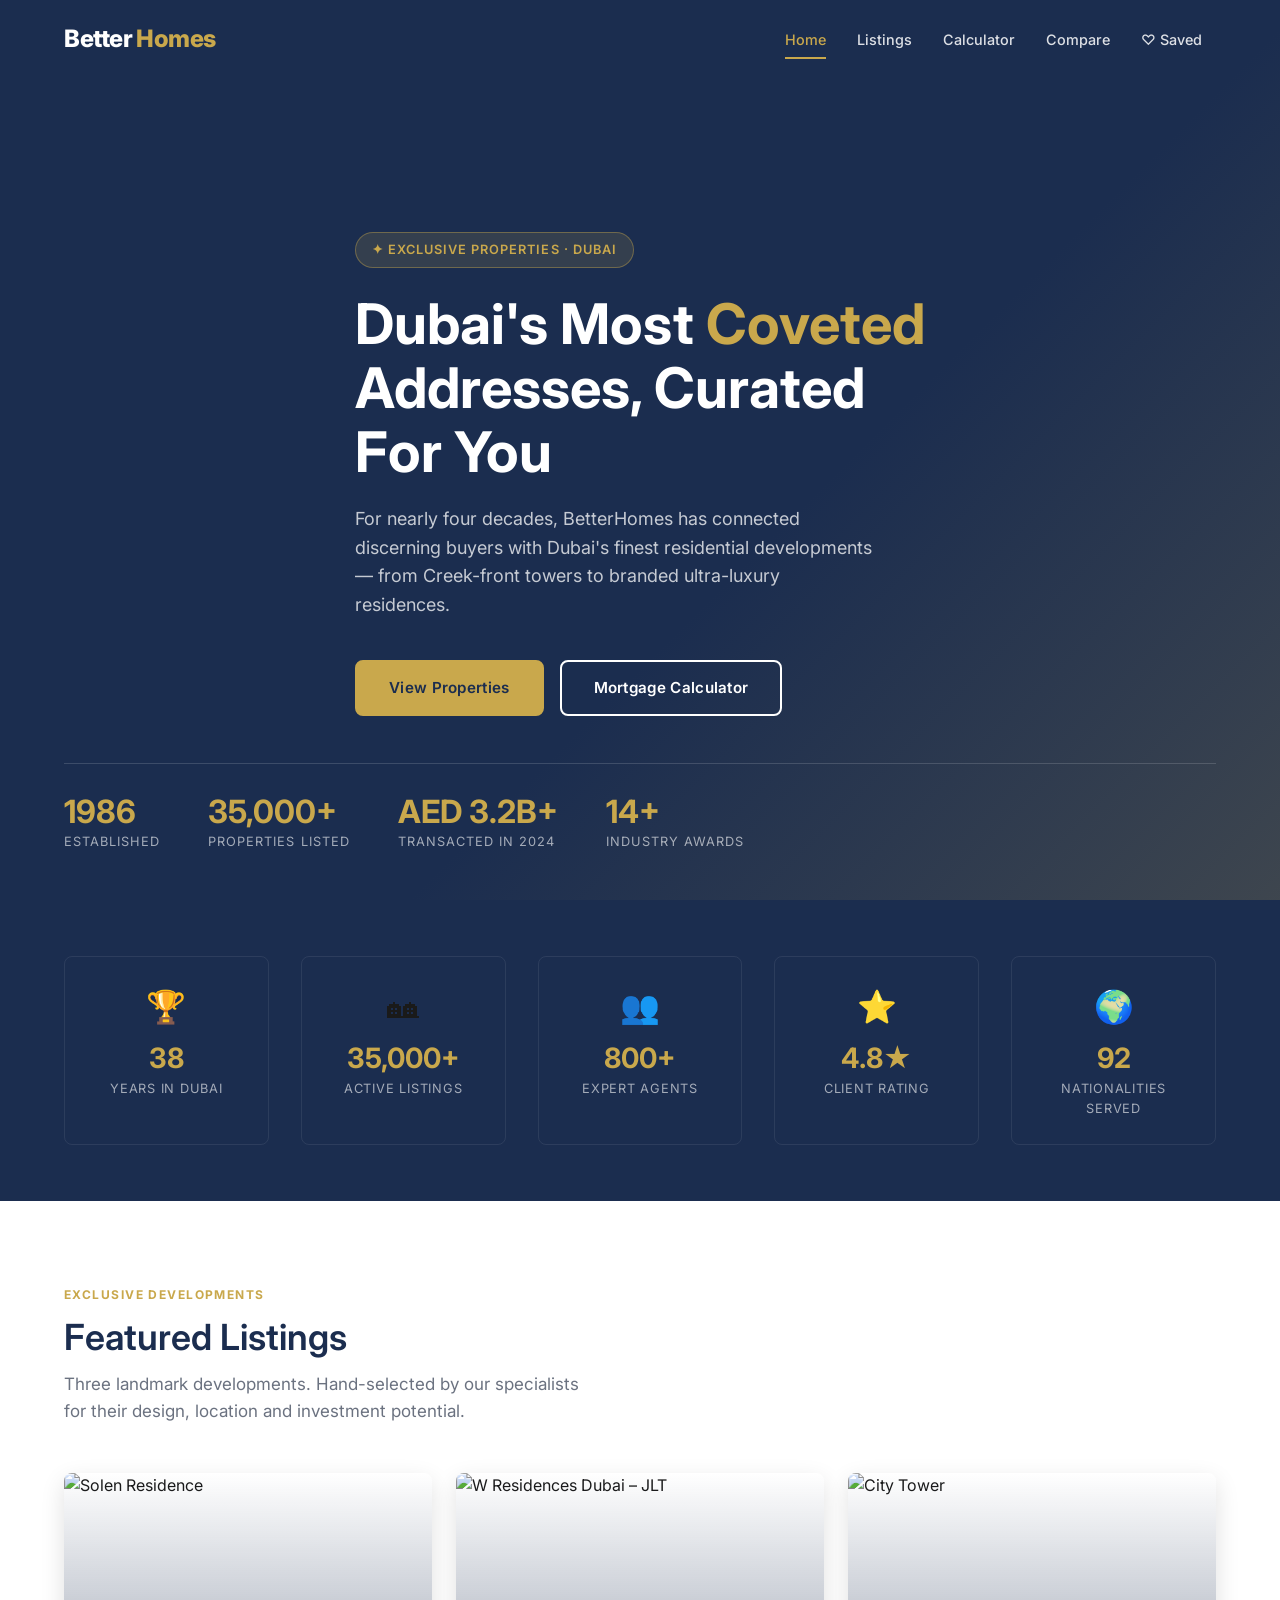
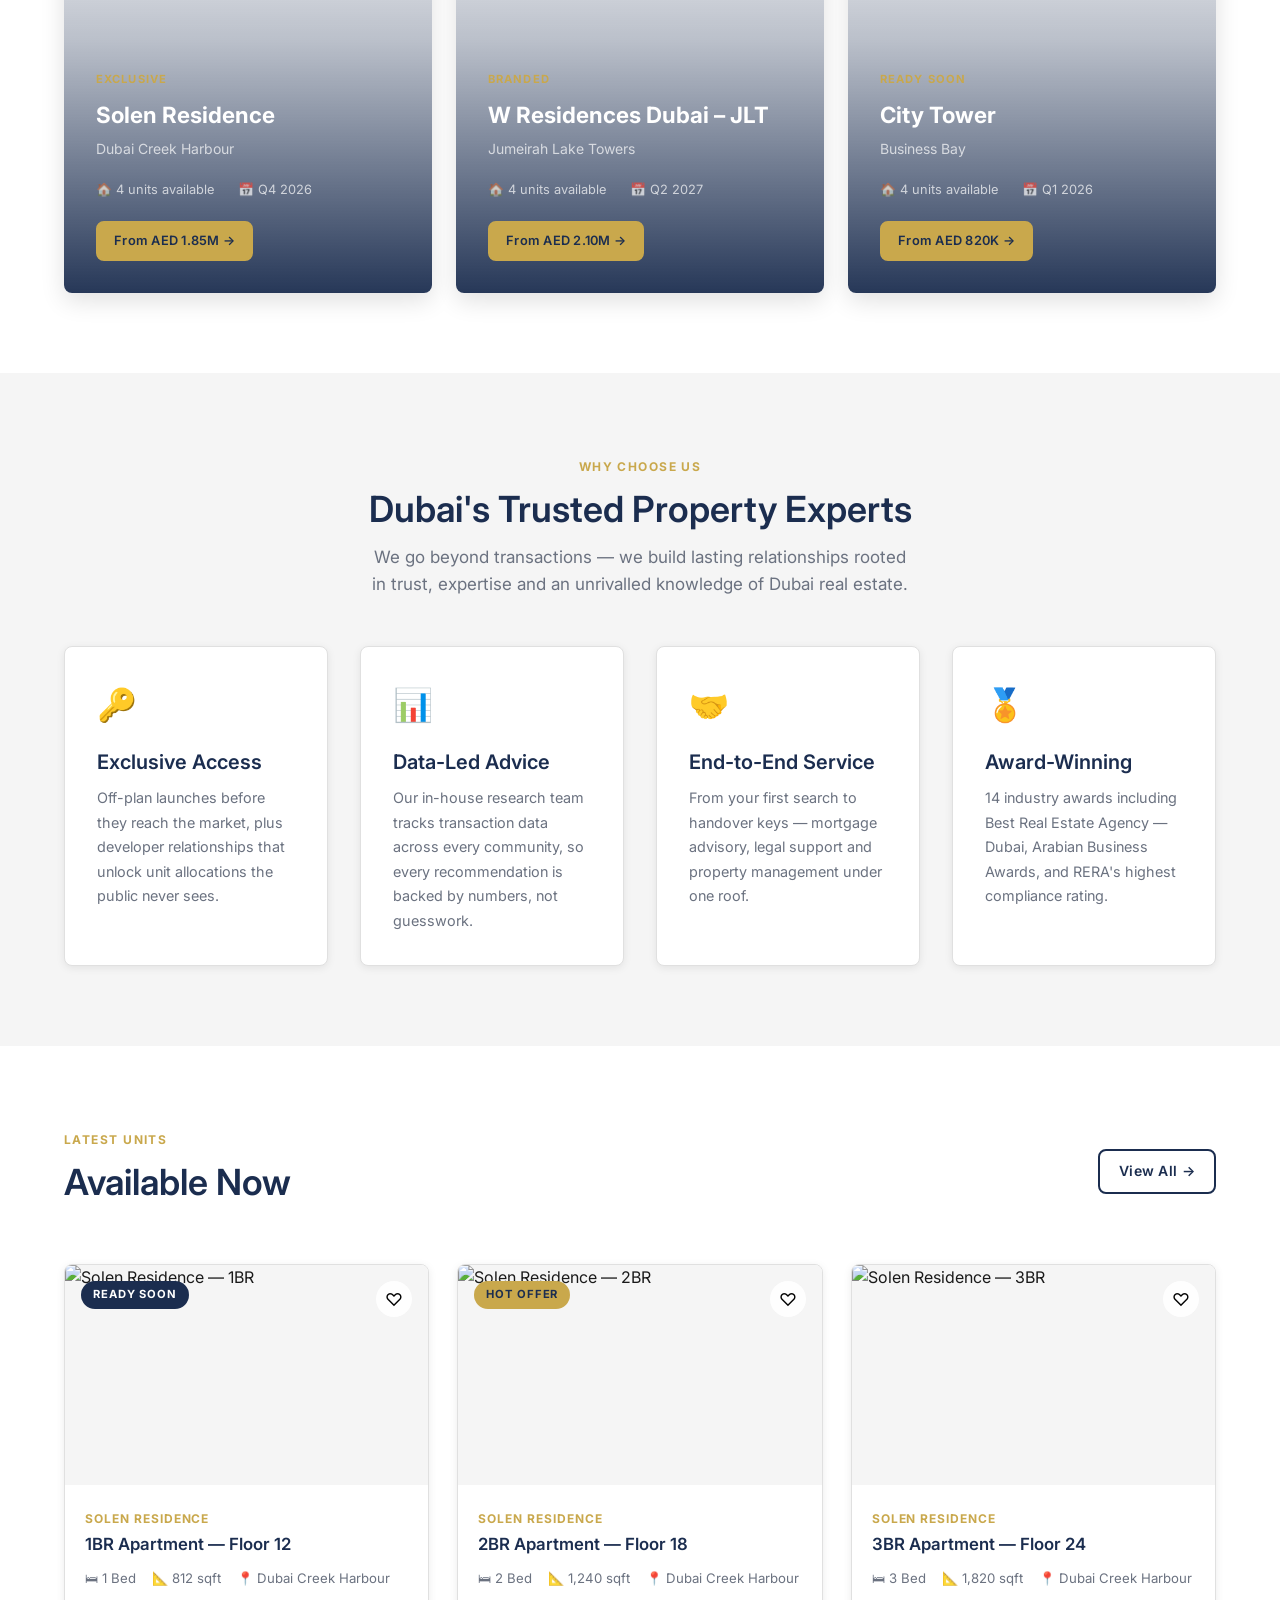
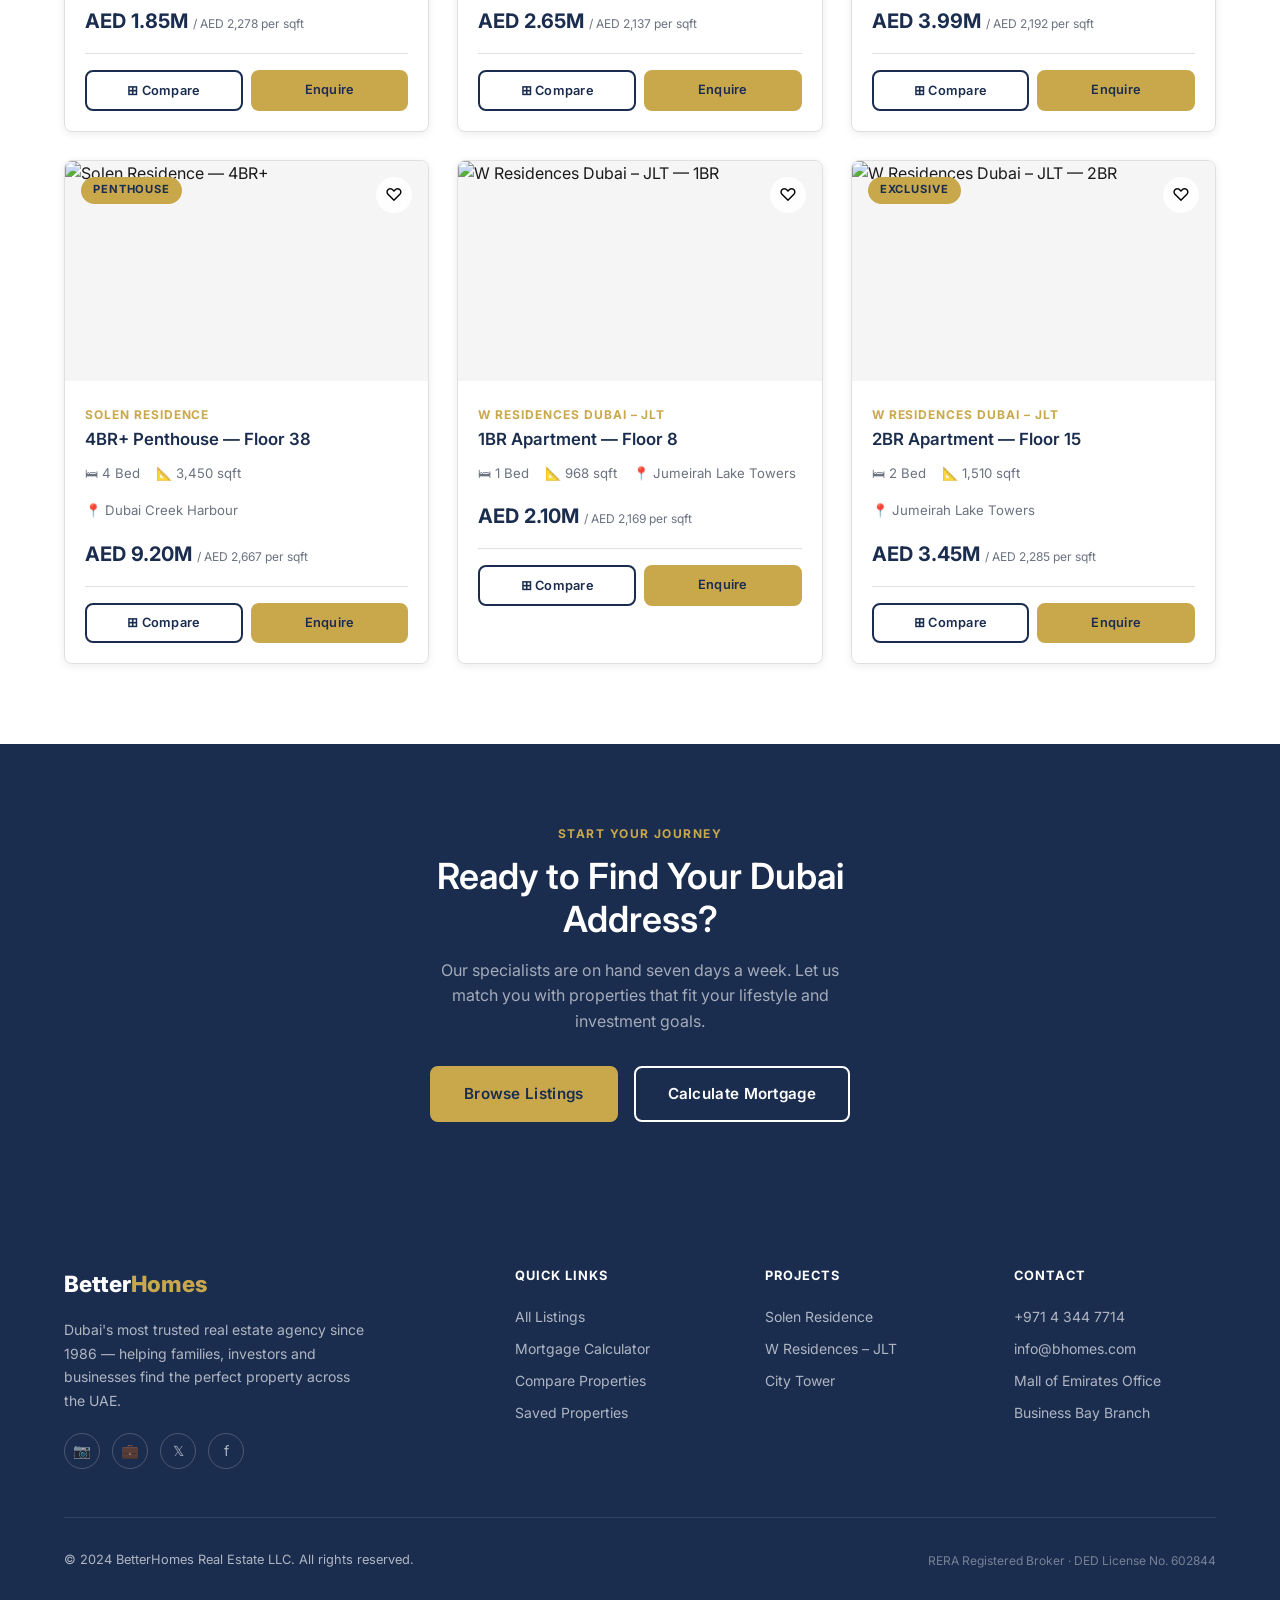
==== index.html @ f7bb899c "Build Dubai real estate mini-site with 5 pages and Vercel config Full static site: Home, Listings, M" ====
<!DOCTYPE html>
<html lang="en">
<head>
  <meta charset="UTF-8">
  <meta name="viewport" content="width=device-width, initial-scale=1.0">
  <title>BetterHomes — Dubai's Trusted Property Experts Since 1986</title>
  <meta name="description" content="Discover Dubai's most exclusive residential developments. BetterHomes has guided families and investors since 1986.">
  <link rel="preconnect" href="https://fonts.googleapis.com">
  <link rel="preconnect" href="https://fonts.gstatic.com" crossorigin>
  <link href="https://fonts.googleapis.com/css2?family=Inter:wght@300;400;500;600;700;800&display=swap" rel="stylesheet">
  <link rel="stylesheet" href="css/style.css">
</head>
<body>

<!-- ====== NAVIGATION ====== -->
<nav class="nav">
  <div class="container">
    <div class="nav__inner">
      <a href="index.html" class="nav__logo">Better<span>Homes</span></a>
      <ul class="nav__links">
        <li><a href="index.html" class="nav__link">Home</a></li>
        <li><a href="listings.html" class="nav__link">Listings</a></li>
        <li><a href="calculator.html" class="nav__link">Calculator</a></li>
        <li><a href="compare.html" class="nav__link">Compare</a></li>
        <li>
          <a href="saved.html" class="nav__link">
            ♡ Saved
            <span class="nav__saved-count" id="savedCount"></span>
          </a>
        </li>
      </ul>
      <button class="nav__hamburger" aria-label="Menu" aria-expanded="false">
        <span></span><span></span><span></span>
      </button>
    </div>
    <div class="nav__mobile">
      <a href="index.html" class="nav__link">Home</a>
      <a href="listings.html" class="nav__link">Listings</a>
      <a href="calculator.html" class="nav__link">Calculator</a>
      <a href="compare.html" class="nav__link">Compare</a>
      <a href="saved.html" class="nav__link">♡ Saved <span class="nav__saved-count"></span></a>
    </div>
  </div>
</nav>

<!-- ====== HERO ====== -->
<section class="hero">
  <div class="hero__bg"></div>
  <div class="container">
    <div class="hero__content">
      <div class="hero__tag">✦ Exclusive Properties · Dubai</div>
      <h1 class="hero__title">
        Dubai's Most <em>Coveted</em><br>Addresses, Curated<br>For You
      </h1>
      <p class="hero__subtitle">
        For nearly four decades, BetterHomes has connected discerning buyers with Dubai's finest residential developments — from Creek-front towers to branded ultra-luxury residences.
      </p>
      <div class="hero__cta">
        <a href="listings.html" class="btn btn--primary">View Properties</a>
        <a href="calculator.html" class="btn btn--outline">Mortgage Calculator</a>
      </div>
    </div>
  </div>
  <div class="hero__stats">
    <div class="container">
      <div class="hero__stats-inner">
        <div>
          <div class="hero__stat-value">1986</div>
          <div class="hero__stat-label">Established</div>
        </div>
        <div>
          <div class="hero__stat-value">35,000+</div>
          <div class="hero__stat-label">Properties Listed</div>
        </div>
        <div>
          <div class="hero__stat-value">AED 3.2B+</div>
          <div class="hero__stat-label">Transacted in 2024</div>
        </div>
        <div>
          <div class="hero__stat-value">14+</div>
          <div class="hero__stat-label">Industry Awards</div>
        </div>
      </div>
    </div>
  </div>
</section>

<!-- ====== TRUST STRIP ====== -->
<section class="trust">
  <div class="container">
    <div class="trust__grid">
      <div class="trust__item">
        <div class="trust__icon">🏆</div>
        <div class="trust__value">38</div>
        <div class="trust__label">Years in Dubai</div>
      </div>
      <div class="trust__item">
        <div class="trust__icon">🏘</div>
        <div class="trust__value">35,000+</div>
        <div class="trust__label">Active Listings</div>
      </div>
      <div class="trust__item">
        <div class="trust__icon">👥</div>
        <div class="trust__value">800+</div>
        <div class="trust__label">Expert Agents</div>
      </div>
      <div class="trust__item">
        <div class="trust__icon">⭐</div>
        <div class="trust__value">4.8★</div>
        <div class="trust__label">Client Rating</div>
      </div>
      <div class="trust__item">
        <div class="trust__icon">🌍</div>
        <div class="trust__value">92</div>
        <div class="trust__label">Nationalities Served</div>
      </div>
    </div>
  </div>
</section>

<!-- ====== FEATURED PROJECTS ====== -->
<section class="section">
  <div class="container">
    <div class="section-heading">
      <div class="section-heading__label">Exclusive Developments</div>
      <h2 class="section-heading__title">Featured Listings</h2>
      <p class="section-heading__subtitle">Three landmark developments. Hand-selected by our specialists for their design, location and investment potential.</p>
    </div>
    <div class="featured-grid" id="featuredGrid"></div>
  </div>
</section>

<!-- ====== WHY BETTERHOMES ====== -->
<section class="section section--grey">
  <div class="container">
    <div class="section-heading section-heading--center">
      <div class="section-heading__label">Why Choose Us</div>
      <h2 class="section-heading__title">Dubai's Trusted Property Experts</h2>
      <p class="section-heading__subtitle">We go beyond transactions — we build lasting relationships rooted in trust, expertise and an unrivalled knowledge of Dubai real estate.</p>
    </div>
    <div style="display:grid;grid-template-columns:repeat(auto-fit,minmax(260px,1fr));gap:2rem;margin-top:1rem;">
      <div style="background:#fff;padding:2rem;border-radius:8px;box-shadow:var(--shadow-sm);border:1px solid var(--mid-grey);">
        <div style="font-size:2rem;margin-bottom:1rem;">🔑</div>
        <h3 style="color:var(--navy);margin-bottom:0.5rem;">Exclusive Access</h3>
        <p style="color:var(--text-muted);font-size:0.9rem;line-height:1.7;">Off-plan launches before they reach the market, plus developer relationships that unlock unit allocations the public never sees.</p>
      </div>
      <div style="background:#fff;padding:2rem;border-radius:8px;box-shadow:var(--shadow-sm);border:1px solid var(--mid-grey);">
        <div style="font-size:2rem;margin-bottom:1rem;">📊</div>
        <h3 style="color:var(--navy);margin-bottom:0.5rem;">Data-Led Advice</h3>
        <p style="color:var(--text-muted);font-size:0.9rem;line-height:1.7;">Our in-house research team tracks transaction data across every community, so every recommendation is backed by numbers, not guesswork.</p>
      </div>
      <div style="background:#fff;padding:2rem;border-radius:8px;box-shadow:var(--shadow-sm);border:1px solid var(--mid-grey);">
        <div style="font-size:2rem;margin-bottom:1rem;">🤝</div>
        <h3 style="color:var(--navy);margin-bottom:0.5rem;">End-to-End Service</h3>
        <p style="color:var(--text-muted);font-size:0.9rem;line-height:1.7;">From your first search to handover keys — mortgage advisory, legal support and property management under one roof.</p>
      </div>
      <div style="background:#fff;padding:2rem;border-radius:8px;box-shadow:var(--shadow-sm);border:1px solid var(--mid-grey);">
        <div style="font-size:2rem;margin-bottom:1rem;">🏅</div>
        <h3 style="color:var(--navy);margin-bottom:0.5rem;">Award-Winning</h3>
        <p style="color:var(--text-muted);font-size:0.9rem;line-height:1.7;">14 industry awards including Best Real Estate Agency — Dubai, Arabian Business Awards, and RERA's highest compliance rating.</p>
      </div>
    </div>
  </div>
</section>

<!-- ====== SAMPLE LISTINGS ====== -->
<section class="section">
  <div class="container">
    <div class="section-heading d-flex justify-between align-center" style="flex-wrap:wrap;gap:1rem;">
      <div>
        <div class="section-heading__label">Latest Units</div>
        <h2 class="section-heading__title">Available Now</h2>
      </div>
      <a href="listings.html" class="btn btn--ghost">View All →</a>
    </div>
    <div class="cards-grid" id="homeCards"></div>
  </div>
</section>

<!-- ====== CTA BANNER ====== -->
<section style="background:var(--navy);padding:5rem 0;">
  <div class="container" style="text-align:center;">
    <div style="font-size:0.75rem;font-weight:700;letter-spacing:0.12em;text-transform:uppercase;color:var(--gold);margin-bottom:0.75rem;">Start Your Journey</div>
    <h2 style="color:#fff;margin-bottom:1rem;max-width:520px;margin-left:auto;margin-right:auto;">Ready to Find Your Dubai Address?</h2>
    <p style="color:rgba(255,255,255,0.6);margin-bottom:2rem;max-width:440px;margin-left:auto;margin-right:auto;">Our specialists are on hand seven days a week. Let us match you with properties that fit your lifestyle and investment goals.</p>
    <div style="display:flex;gap:1rem;justify-content:center;flex-wrap:wrap;">
      <a href="listings.html" class="btn btn--primary">Browse Listings</a>
      <a href="calculator.html" class="btn btn--outline">Calculate Mortgage</a>
    </div>
  </div>
</section>

<!-- ====== FOOTER ====== -->
<footer class="footer">
  <div class="container">
    <div class="footer__top">
      <div>
        <div class="footer__logo">Better<span>Homes</span></div>
        <p class="footer__about">Dubai's most trusted real estate agency since 1986 — helping families, investors and businesses find the perfect property across the UAE.</p>
        <div class="footer__social">
          <a href="#" class="footer__social-link" aria-label="Instagram">📷</a>
          <a href="#" class="footer__social-link" aria-label="LinkedIn">💼</a>
          <a href="#" class="footer__social-link" aria-label="Twitter/X">𝕏</a>
          <a href="#" class="footer__social-link" aria-label="Facebook">f</a>
        </div>
      </div>
      <div>
        <div class="footer__col-title">Quick Links</div>
        <div class="footer__links">
          <a href="listings.html">All Listings</a>
          <a href="calculator.html">Mortgage Calculator</a>
          <a href="compare.html">Compare Properties</a>
          <a href="saved.html">Saved Properties</a>
        </div>
      </div>
      <div>
        <div class="footer__col-title">Projects</div>
        <div class="footer__links">
          <a href="listings.html?project=Solen+Residence">Solen Residence</a>
          <a href="listings.html?project=W+Residences">W Residences – JLT</a>
          <a href="listings.html?project=City+Tower">City Tower</a>
        </div>
      </div>
      <div>
        <div class="footer__col-title">Contact</div>
        <div class="footer__links">
          <a href="#">+971 4 344 7714</a>
          <a href="#">info@bhomes.com</a>
          <a href="#">Mall of Emirates Office</a>
          <a href="#">Business Bay Branch</a>
        </div>
      </div>
    </div>
    <div class="footer__bottom">
      <div>© 2024 BetterHomes Real Estate LLC. All rights reserved.</div>
      <div class="footer__rera">RERA Registered Broker · DED License No. 602844</div>
    </div>
  </div>
</footer>

<div id="toast" class="toast"></div>

<script src="js/data.js"></script>
<script src="js/main.js"></script>
<script>
document.addEventListener('DOMContentLoaded', () => {
  /* --- Featured grid --- */
  const featGrid = document.getElementById('featuredGrid');
  if (featGrid) {
    featGrid.innerHTML = FEATURED_PROJECTS.map(p => `
      <a href="listings.html?project=${encodeURIComponent(p.name)}" class="featured-card">
        <img class="featured-card__img" src="${p.image}" alt="${p.name}" loading="lazy">
        <div class="featured-card__overlay">
          <div class="featured-card__tag">${p.tag}</div>
          <div class="featured-card__title">${p.name}</div>
          <div class="featured-card__sub">${p.location}</div>
          <div class="featured-card__meta">
            <span class="featured-card__meta-item">🏠 ${p.units} units available</span>
            <span class="featured-card__meta-item">📅 ${p.handover}</span>
          </div>
          <span class="btn btn--primary btn--sm" style="align-self:flex-start;">
            From ${formatPrice(p.from)} →
          </span>
        </div>
      </a>
    `).join('');
  }

  /* --- Home cards (6 sample) --- */
  const homeCards = document.getElementById('homeCards');
  if (homeCards) {
    const sample = PROPERTIES.slice(0, 6);
    homeCards.innerHTML = sample.map(p => renderCard(p)).join('');
    bindSaveButtons(homeCards);
    bindCompareButtons(homeCards);
    initCardReveal();
  }
});
</script>
</body>
</html>
---- css/style.css ----
/* ============================================================
   BetterHomes Dubai — Main Stylesheet
   ============================================================ */

/* --- Variables & Reset ------------------------------------ */
:root {
  --navy: #1B2D4F;
  --gold: #C9A84C;
  --gold-light: #e6c97a;
  --white: #ffffff;
  --light-grey: #F5F5F5;
  --mid-grey: #e0e0e0;
  --text-dark: #1a1a1a;
  --text-muted: #6b7280;
  --shadow-sm: 0 2px 8px rgba(0,0,0,0.08);
  --shadow-md: 0 8px 24px rgba(0,0,0,0.12);
  --shadow-lg: 0 16px 48px rgba(0,0,0,0.18);
  --radius: 8px;
  --transition: 0.3s ease;
}

*, *::before, *::after { box-sizing: border-box; margin: 0; padding: 0; }

html { scroll-behavior: smooth; font-size: 16px; }

body {
  font-family: 'Inter', sans-serif;
  color: var(--text-dark);
  background: var(--white);
  line-height: 1.6;
  opacity: 0;
  animation: pageIn 0.4s ease forwards;
}

@keyframes pageIn {
  to { opacity: 1; }
}

img { max-width: 100%; display: block; }
a { text-decoration: none; color: inherit; }
button { cursor: pointer; font-family: inherit; }
ul { list-style: none; }

/* --- Typography ------------------------------------------- */
h1 { font-size: clamp(2rem, 5vw, 3.5rem); font-weight: 700; line-height: 1.15; }
h2 { font-size: clamp(1.5rem, 3vw, 2.25rem); font-weight: 600; line-height: 1.2; }
h3 { font-size: 1.25rem; font-weight: 600; }
h4 { font-size: 1rem; font-weight: 600; }

/* --- Layout Utilities ------------------------------------- */
.container { max-width: 1200px; margin: 0 auto; padding: 0 1.5rem; }
.section { padding: 5rem 0; }
.section--grey { background: var(--light-grey); }
.text-gold { color: var(--gold); }
.text-navy { color: var(--navy); }
.text-muted { color: var(--text-muted); }
.d-flex { display: flex; }
.align-center { align-items: center; }
.justify-between { justify-content: space-between; }
.gap-1 { gap: 1rem; }

/* --- Buttons ---------------------------------------------- */
.btn {
  display: inline-flex;
  align-items: center;
  gap: 0.5rem;
  padding: 0.85rem 2rem;
  border-radius: var(--radius);
  font-size: 0.95rem;
  font-weight: 600;
  border: 2px solid transparent;
  transition: all var(--transition);
  letter-spacing: 0.02em;
}

.btn--primary {
  background: var(--gold);
  color: var(--navy);
  border-color: var(--gold);
}
.btn--primary:hover {
  background: var(--gold-light);
  border-color: var(--gold-light);
  transform: translateY(-2px);
  box-shadow: var(--shadow-md);
}

.btn--outline {
  background: transparent;
  color: var(--white);
  border-color: var(--white);
}
.btn--outline:hover {
  background: var(--white);
  color: var(--navy);
}

.btn--ghost {
  background: transparent;
  color: var(--navy);
  border-color: var(--navy);
  padding: 0.6rem 1.2rem;
  font-size: 0.875rem;
}
.btn--ghost:hover {
  background: var(--navy);
  color: var(--white);
}

.btn--sm {
  padding: 0.5rem 1rem;
  font-size: 0.8rem;
}

/* ============================================================
   NAVIGATION
   ============================================================ */
.nav {
  position: fixed;
  top: 0; left: 0; right: 0;
  z-index: 1000;
  padding: 1.25rem 0;
  transition: background var(--transition), box-shadow var(--transition), padding var(--transition);
}

.nav.scrolled {
  background: var(--navy);
  box-shadow: var(--shadow-md);
  padding: 0.85rem 0;
}

.nav--solid {
  background: var(--navy);
  box-shadow: var(--shadow-md);
}

.nav__inner {
  display: flex;
  align-items: center;
  justify-content: space-between;
}

.nav__logo {
  font-size: 1.5rem;
  font-weight: 800;
  color: var(--white);
  letter-spacing: -0.02em;
  display: flex;
  align-items: center;
  gap: 0.25rem;
}
.nav__logo span { color: var(--gold); }

.nav__links {
  display: flex;
  align-items: center;
  gap: 0.25rem;
}

.nav__link {
  position: relative;
  padding: 0.5rem 0.85rem;
  color: rgba(255,255,255,0.85);
  font-size: 0.9rem;
  font-weight: 500;
  transition: color var(--transition);
  display: flex;
  align-items: center;
  gap: 0.3rem;
}
.nav__link::after {
  content: '';
  position: absolute;
  bottom: 0; left: 0.85rem;
  width: 0;
  height: 2px;
  background: var(--gold);
  transition: width 0.25s ease;
}
.nav__link:hover { color: var(--white); }
.nav__link:hover::after { width: calc(100% - 1.7rem); }
.nav__link.active { color: var(--gold); }
.nav__link.active::after { width: calc(100% - 1.7rem); background: var(--gold); }

.nav__saved-count {
  display: inline-flex;
  align-items: center;
  justify-content: center;
  background: var(--gold);
  color: var(--navy);
  border-radius: 50%;
  width: 18px;
  height: 18px;
  font-size: 0.7rem;
  font-weight: 700;
  display: none;
}
.nav__saved-count.visible { display: inline-flex; }

.nav__hamburger {
  display: none;
  flex-direction: column;
  gap: 5px;
  background: none;
  border: none;
  padding: 4px;
  cursor: pointer;
}
.nav__hamburger span {
  display: block;
  width: 24px;
  height: 2px;
  background: var(--white);
  transition: all var(--transition);
  border-radius: 2px;
}
.nav__hamburger.open span:nth-child(1) { transform: translateY(7px) rotate(45deg); }
.nav__hamburger.open span:nth-child(2) { opacity: 0; }
.nav__hamburger.open span:nth-child(3) { transform: translateY(-7px) rotate(-45deg); }

.nav__mobile {
  display: none;
  flex-direction: column;
  background: var(--navy);
  padding: 1rem 1.5rem;
  border-top: 1px solid rgba(255,255,255,0.1);
}
.nav__mobile.open { display: flex; }
.nav__mobile .nav__link {
  padding: 0.75rem 0;
  border-bottom: 1px solid rgba(255,255,255,0.08);
  font-size: 1rem;
}
.nav__mobile .nav__link:last-child { border-bottom: none; }

/* ============================================================
   HERO
   ============================================================ */
.hero {
  position: relative;
  min-height: 100vh;
  display: flex;
  align-items: center;
  overflow: hidden;
  background: var(--navy);
}

.hero__bg {
  position: absolute;
  inset: 0;
  background:
    linear-gradient(135deg, rgba(27,45,79,0.97) 0%, rgba(27,45,79,0.75) 60%, rgba(201,168,76,0.2) 100%),
    url('https://images.unsplash.com/photo-1512453979798-5ea266f8880c?w=1600&q=80') center/cover no-repeat;
}

.hero__content {
  position: relative;
  z-index: 2;
  max-width: 700px;
  padding: 8rem 0 5rem;
}

.hero__tag {
  display: inline-flex;
  align-items: center;
  gap: 0.5rem;
  background: rgba(201,168,76,0.15);
  border: 1px solid rgba(201,168,76,0.4);
  color: var(--gold);
  padding: 0.4rem 1rem;
  border-radius: 100px;
  font-size: 0.8rem;
  font-weight: 600;
  letter-spacing: 0.08em;
  text-transform: uppercase;
  margin-bottom: 1.5rem;
  opacity: 0;
  transform: translateY(20px);
  animation: heroFadeUp 0.6s ease 0.1s forwards;
}

.hero__title {
  color: var(--white);
  margin-bottom: 1.25rem;
  opacity: 0;
  transform: translateY(20px);
  animation: heroFadeUp 0.6s ease 0.3s forwards;
}

.hero__title em {
  font-style: normal;
  color: var(--gold);
}

.hero__subtitle {
  color: rgba(255,255,255,0.75);
  font-size: 1.125rem;
  max-width: 520px;
  margin-bottom: 2.5rem;
  opacity: 0;
  transform: translateY(20px);
  animation: heroFadeUp 0.6s ease 0.5s forwards;
}

.hero__cta {
  display: flex;
  gap: 1rem;
  flex-wrap: wrap;
  opacity: 0;
  transform: translateY(20px);
  animation: heroFadeUp 0.6s ease 0.7s forwards;
}

.hero__stats {
  position: absolute;
  bottom: 3rem;
  left: 0;
  right: 0;
  z-index: 2;
  opacity: 0;
  animation: heroFadeUp 0.6s ease 1s forwards;
}

.hero__stats-inner {
  display: flex;
  gap: 3rem;
  padding-top: 2rem;
  border-top: 1px solid rgba(255,255,255,0.15);
}

.hero__stat-value {
  font-size: 2rem;
  font-weight: 700;
  color: var(--gold);
  line-height: 1;
}
.hero__stat-label {
  font-size: 0.8rem;
  color: rgba(255,255,255,0.6);
  margin-top: 0.25rem;
  text-transform: uppercase;
  letter-spacing: 0.08em;
}

@keyframes heroFadeUp {
  to { opacity: 1; transform: translateY(0); }
}

/* ============================================================
   TRUST STRIP
   ============================================================ */
.trust {
  background: var(--navy);
  padding: 3.5rem 0;
}

.trust__grid {
  display: grid;
  grid-template-columns: repeat(auto-fit, minmax(180px, 1fr));
  gap: 2rem;
}

.trust__item {
  text-align: center;
  padding: 1.5rem;
  border: 1px solid rgba(255,255,255,0.08);
  border-radius: var(--radius);
  transition: border-color var(--transition);
}
.trust__item:hover { border-color: rgba(201,168,76,0.4); }

.trust__icon {
  font-size: 2rem;
  margin-bottom: 0.75rem;
}

.trust__value {
  font-size: 1.75rem;
  font-weight: 700;
  color: var(--gold);
  line-height: 1;
}

.trust__label {
  font-size: 0.8rem;
  color: rgba(255,255,255,0.6);
  margin-top: 0.4rem;
  text-transform: uppercase;
  letter-spacing: 0.06em;
}

/* ============================================================
   SECTION HEADINGS
   ============================================================ */
.section-heading {
  margin-bottom: 3rem;
}

.section-heading__label {
  display: inline-block;
  font-size: 0.75rem;
  font-weight: 700;
  letter-spacing: 0.12em;
  text-transform: uppercase;
  color: var(--gold);
  margin-bottom: 0.75rem;
}

.section-heading__title {
  color: var(--navy);
  margin-bottom: 0.75rem;
}

.section-heading__subtitle {
  color: var(--text-muted);
  max-width: 540px;
  font-size: 1.0625rem;
}

.section-heading--center {
  text-align: center;
}
.section-heading--center .section-heading__subtitle {
  margin: 0 auto;
}

/* ============================================================
   PROPERTY CARDS
   ============================================================ */
.cards-grid {
  display: grid;
  grid-template-columns: repeat(auto-fill, minmax(310px, 1fr));
  gap: 1.75rem;
}

.property-card {
  background: var(--white);
  border-radius: var(--radius);
  overflow: hidden;
  box-shadow: var(--shadow-sm);
  transition: box-shadow var(--transition), transform var(--transition);
  opacity: 0;
  transform: translateY(30px);
  border: 1px solid var(--mid-grey);
}

.property-card.visible {
  opacity: 1;
  transform: translateY(0);
  transition: opacity 0.5s ease, transform 0.5s ease, box-shadow var(--transition), box-shadow var(--transition);
}

.property-card:hover {
  box-shadow: var(--shadow-lg);
  transform: translateY(-4px);
}

.property-card__image {
  position: relative;
  height: 220px;
  overflow: hidden;
  background: var(--light-grey);
}

.property-card__image img {
  width: 100%;
  height: 100%;
  object-fit: cover;
  transition: transform 0.5s ease;
}

.property-card:hover .property-card__image img {
  transform: scale(1.04);
}

.property-card__badge {
  position: absolute;
  top: 1rem;
  left: 1rem;
  background: var(--navy);
  color: var(--white);
  font-size: 0.7rem;
  font-weight: 700;
  letter-spacing: 0.08em;
  text-transform: uppercase;
  padding: 0.3rem 0.75rem;
  border-radius: 100px;
}

.property-card__badge--gold {
  background: var(--gold);
  color: var(--navy);
}

.property-card__save {
  position: absolute;
  top: 1rem;
  right: 1rem;
  background: rgba(255,255,255,0.9);
  border: none;
  border-radius: 50%;
  width: 36px;
  height: 36px;
  display: flex;
  align-items: center;
  justify-content: center;
  font-size: 1.1rem;
  transition: all var(--transition);
  backdrop-filter: blur(4px);
}
.property-card__save:hover { transform: scale(1.1); }
.property-card__save.saved { color: var(--gold); }
.property-card__save.pulse {
  animation: heartPulse 0.4s ease;
}

@keyframes heartPulse {
  0%   { transform: scale(1); }
  50%  { transform: scale(1.3); }
  100% { transform: scale(1); }
}

.property-card__body {
  padding: 1.25rem;
}

.property-card__project {
  font-size: 0.75rem;
  font-weight: 700;
  text-transform: uppercase;
  letter-spacing: 0.08em;
  color: var(--gold);
  margin-bottom: 0.35rem;
  position: relative;
  display: inline-block;
}
.property-card__project::after {
  content: '';
  position: absolute;
  bottom: -3px;
  left: 0;
  width: 0;
  height: 1px;
  background: var(--gold);
  transition: width 0.3s ease;
}
.property-card:hover .property-card__project::after {
  width: 100%;
}

.property-card__title {
  font-size: 1.05rem;
  font-weight: 600;
  color: var(--navy);
  margin-bottom: 0.75rem;
  line-height: 1.3;
}

.property-card__meta {
  display: flex;
  gap: 1rem;
  margin-bottom: 1rem;
  flex-wrap: wrap;
}

.property-card__meta-item {
  display: flex;
  align-items: center;
  gap: 0.3rem;
  font-size: 0.825rem;
  color: var(--text-muted);
}

.property-card__price {
  font-size: 1.25rem;
  font-weight: 700;
  color: var(--navy);
  margin-bottom: 1rem;
}
.property-card__price span {
  font-size: 0.75rem;
  color: var(--text-muted);
  font-weight: 400;
}

.property-card__actions {
  display: flex;
  gap: 0.5rem;
  border-top: 1px solid var(--mid-grey);
  padding-top: 1rem;
}

.property-card__actions .btn {
  flex: 1;
  justify-content: center;
}

/* ============================================================
   FEATURED PROJECTS
   ============================================================ */
.featured-card {
  position: relative;
  border-radius: var(--radius);
  overflow: hidden;
  height: 420px;
  cursor: pointer;
  box-shadow: var(--shadow-md);
  transition: transform var(--transition), box-shadow var(--transition);
}
.featured-card:hover {
  transform: translateY(-6px);
  box-shadow: var(--shadow-lg);
}

.featured-card__img {
  width: 100%;
  height: 100%;
  object-fit: cover;
  transition: transform 0.6s ease;
}
.featured-card:hover .featured-card__img {
  transform: scale(1.05);
}

.featured-card__overlay {
  position: absolute;
  inset: 0;
  background: linear-gradient(to top, rgba(27,45,79,0.95) 0%, rgba(27,45,79,0.3) 60%, transparent 100%);
  display: flex;
  flex-direction: column;
  justify-content: flex-end;
  padding: 2rem;
}

.featured-card__tag {
  font-size: 0.7rem;
  font-weight: 700;
  letter-spacing: 0.1em;
  text-transform: uppercase;
  color: var(--gold);
  margin-bottom: 0.5rem;
}

.featured-card__title {
  color: var(--white);
  font-size: 1.4rem;
  font-weight: 700;
  margin-bottom: 0.35rem;
}

.featured-card__sub {
  color: rgba(255,255,255,0.7);
  font-size: 0.875rem;
  margin-bottom: 1.25rem;
}

.featured-card__meta {
  display: flex;
  gap: 1.5rem;
  margin-bottom: 1.25rem;
}

.featured-card__meta-item {
  font-size: 0.8rem;
  color: rgba(255,255,255,0.7);
  display: flex;
  align-items: center;
  gap: 0.3rem;
}

.featured-grid {
  display: grid;
  grid-template-columns: repeat(3, 1fr);
  gap: 1.5rem;
}

/* ============================================================
   FILTER BAR
   ============================================================ */
.filter-bar {
  background: var(--white);
  border: 1px solid var(--mid-grey);
  border-radius: var(--radius);
  padding: 1.25rem 1.5rem;
  margin-bottom: 2.5rem;
  box-shadow: var(--shadow-sm);
  display: flex;
  gap: 1rem;
  flex-wrap: wrap;
  align-items: flex-end;
}

.filter-group {
  flex: 1;
  min-width: 160px;
}

.filter-group label {
  display: block;
  font-size: 0.75rem;
  font-weight: 600;
  text-transform: uppercase;
  letter-spacing: 0.08em;
  color: var(--text-muted);
  margin-bottom: 0.4rem;
}

.filter-group select {
  width: 100%;
  padding: 0.6rem 0.85rem;
  border: 1.5px solid var(--mid-grey);
  border-radius: var(--radius);
  font-family: inherit;
  font-size: 0.875rem;
  color: var(--text-dark);
  background: var(--white);
  appearance: none;
  background-image: url("data:image/svg+xml,%3Csvg xmlns='http://www.w3.org/2000/svg' width='12' height='8' viewBox='0 0 12 8'%3E%3Cpath d='M1 1l5 5 5-5' stroke='%236b7280' stroke-width='1.5' fill='none' stroke-linecap='round'/%3E%3C/svg%3E");
  background-repeat: no-repeat;
  background-position: right 0.75rem center;
  padding-right: 2rem;
  cursor: pointer;
  transition: border-color var(--transition);
}
.filter-group select:focus {
  outline: none;
  border-color: var(--navy);
}

.filter-results-count {
  font-size: 0.875rem;
  color: var(--text-muted);
  padding: 0.5rem 0;
  width: 100%;
  border-top: 1px solid var(--mid-grey);
  margin-top: 0.5rem;
}
.filter-results-count strong {
  color: var(--navy);
}

/* ============================================================
   MORTGAGE CALCULATOR
   ============================================================ */
.calculator {
  max-width: 860px;
  margin: 0 auto;
}

.calculator__card {
  background: var(--white);
  border-radius: var(--radius);
  padding: 2.5rem;
  box-shadow: var(--shadow-md);
  border: 1px solid var(--mid-grey);
}

.calculator__grid {
  display: grid;
  grid-template-columns: 1fr 1fr;
  gap: 1.5rem;
  margin-bottom: 2rem;
}

.form-group {
  display: flex;
  flex-direction: column;
  gap: 0.4rem;
}

.form-group label {
  font-size: 0.8rem;
  font-weight: 600;
  text-transform: uppercase;
  letter-spacing: 0.08em;
  color: var(--text-muted);
}

.form-group .input-wrap {
  position: relative;
}

.form-group .input-prefix,
.form-group .input-suffix {
  position: absolute;
  top: 50%;
  transform: translateY(-50%);
  font-size: 0.875rem;
  font-weight: 600;
  color: var(--text-muted);
  pointer-events: none;
}
.form-group .input-prefix { left: 0.85rem; }
.form-group .input-suffix { right: 0.85rem; }

.form-group input[type="number"] {
  width: 100%;
  padding: 0.75rem 2.5rem 0.75rem 0.9rem;
  border: 1.5px solid var(--mid-grey);
  border-radius: var(--radius);
  font-family: inherit;
  font-size: 1rem;
  color: var(--text-dark);
  transition: border-color var(--transition);
  -moz-appearance: textfield;
}
.form-group input[type="number"]::-webkit-outer-spin-button,
.form-group input[type="number"]::-webkit-inner-spin-button { -webkit-appearance: none; }
.form-group input[type="number"]:focus {
  outline: none;
  border-color: var(--navy);
}

.form-group input.has-prefix { padding-left: 3.5rem; }
.form-group .input-prefix.aed { font-size: 0.75rem; left: 0.65rem; }

.range-value {
  font-size: 0.8rem;
  color: var(--navy);
  font-weight: 600;
  text-align: right;
  margin-top: 0.2rem;
}

input[type="range"] {
  width: 100%;
  accent-color: var(--gold);
  cursor: pointer;
  height: 6px;
}

.calculator__results {
  background: var(--navy);
  border-radius: var(--radius);
  padding: 2rem;
  display: grid;
  grid-template-columns: repeat(3, 1fr);
  gap: 1.5rem;
  margin-top: 1.5rem;
}

.calc-result {
  text-align: center;
}

.calc-result__label {
  font-size: 0.75rem;
  text-transform: uppercase;
  letter-spacing: 0.08em;
  color: rgba(255,255,255,0.55);
  margin-bottom: 0.5rem;
}

.calc-result__value {
  font-size: 1.5rem;
  font-weight: 700;
  color: var(--gold);
  line-height: 1.2;
}

.calc-result__sub {
  font-size: 0.7rem;
  color: rgba(255,255,255,0.4);
  margin-top: 0.2rem;
}

.calculator__disclaimer {
  font-size: 0.75rem;
  color: var(--text-muted);
  margin-top: 1rem;
  text-align: center;
}

/* ============================================================
   COMPARE PAGE
   ============================================================ */
.compare-selector {
  background: var(--white);
  border: 1px solid var(--mid-grey);
  border-radius: var(--radius);
  padding: 1.5rem;
  box-shadow: var(--shadow-sm);
  margin-bottom: 2.5rem;
}

.compare-selector__title {
  font-size: 0.8rem;
  font-weight: 700;
  letter-spacing: 0.08em;
  text-transform: uppercase;
  color: var(--text-muted);
  margin-bottom: 1rem;
}

.compare-selector__slots {
  display: grid;
  grid-template-columns: repeat(4, 1fr);
  gap: 1rem;
}

.compare-slot {
  border: 2px dashed var(--mid-grey);
  border-radius: var(--radius);
  padding: 1rem;
  min-height: 100px;
  display: flex;
  flex-direction: column;
  align-items: center;
  justify-content: center;
  gap: 0.5rem;
  transition: border-color var(--transition);
  position: relative;
}
.compare-slot.filled {
  border-style: solid;
  border-color: var(--navy);
  align-items: flex-start;
  justify-content: flex-start;
}
.compare-slot__add {
  font-size: 1.5rem;
  color: var(--mid-grey);
  line-height: 1;
}
.compare-slot__label {
  font-size: 0.8rem;
  color: var(--text-muted);
  text-align: center;
}
.compare-slot select {
  width: 100%;
  padding: 0.5rem 0.75rem;
  border: 1.5px solid var(--mid-grey);
  border-radius: calc(var(--radius) - 2px);
  font-family: inherit;
  font-size: 0.8rem;
  color: var(--text-dark);
  background: var(--white);
  cursor: pointer;
}
.compare-slot select:focus { outline: none; border-color: var(--navy); }

.compare-slot__remove {
  position: absolute;
  top: 0.5rem;
  right: 0.5rem;
  background: none;
  border: none;
  color: var(--text-muted);
  font-size: 1rem;
  padding: 0.25rem;
  line-height: 1;
}
.compare-slot__remove:hover { color: #dc2626; }

.compare-table-wrap {
  overflow-x: auto;
  border-radius: var(--radius);
  box-shadow: var(--shadow-sm);
  border: 1px solid var(--mid-grey);
}

.compare-table {
  width: 100%;
  border-collapse: collapse;
  background: var(--white);
  min-width: 600px;
}

.compare-table th,
.compare-table td {
  padding: 1rem 1.25rem;
  text-align: left;
  border-bottom: 1px solid var(--mid-grey);
  font-size: 0.9rem;
  vertical-align: top;
}

.compare-table th {
  background: var(--navy);
  color: var(--white);
  font-weight: 600;
  font-size: 0.875rem;
  white-space: nowrap;
  opacity: 0;
  transform: translateX(-20px);
}
.compare-table th.visible {
  opacity: 1;
  transform: translateX(0);
  transition: opacity 0.4s ease, transform 0.4s ease;
}

.compare-table tr:last-child td { border-bottom: none; }
.compare-table tr:nth-child(even) td { background: var(--light-grey); }

.compare-table .row-label {
  font-weight: 600;
  color: var(--navy);
  background: var(--light-grey);
  white-space: nowrap;
  min-width: 140px;
}

.compare-table .highlight {
  color: var(--gold);
  font-weight: 700;
}

.compare-placeholder {
  text-align: center;
  padding: 4rem 2rem;
  color: var(--text-muted);
}
.compare-placeholder__icon {
  font-size: 3rem;
  margin-bottom: 1rem;
  opacity: 0.4;
}

/* ============================================================
   SAVED / FAVOURITES
   ============================================================ */
.saved-empty {
  text-align: center;
  padding: 5rem 2rem;
  color: var(--text-muted);
}
.saved-empty__icon {
  font-size: 3.5rem;
  margin-bottom: 1.25rem;
  opacity: 0.35;
}

/* ============================================================
   PAGE HEADER (inner pages)
   ============================================================ */
.page-header {
  background: var(--navy);
  padding: 7rem 0 3rem;
}

.page-header__label {
  font-size: 0.75rem;
  font-weight: 700;
  letter-spacing: 0.12em;
  text-transform: uppercase;
  color: var(--gold);
  margin-bottom: 0.5rem;
}

.page-header__title {
  color: var(--white);
  margin-bottom: 0.5rem;
}

.page-header__sub {
  color: rgba(255,255,255,0.6);
  font-size: 1rem;
  max-width: 480px;
}

/* ============================================================
   FOOTER
   ============================================================ */
.footer {
  background: var(--navy);
  padding: 4rem 0 2rem;
  color: rgba(255,255,255,0.65);
}

.footer__top {
  display: grid;
  grid-template-columns: 2fr 1fr 1fr 1fr;
  gap: 3rem;
  padding-bottom: 3rem;
  border-bottom: 1px solid rgba(255,255,255,0.1);
  margin-bottom: 2rem;
}

.footer__logo {
  font-size: 1.4rem;
  font-weight: 800;
  color: var(--white);
  margin-bottom: 1rem;
}
.footer__logo span { color: var(--gold); }

.footer__about {
  font-size: 0.875rem;
  line-height: 1.7;
  margin-bottom: 1.25rem;
  max-width: 300px;
}

.footer__social {
  display: flex;
  gap: 0.75rem;
}
.footer__social-link {
  width: 36px;
  height: 36px;
  border: 1px solid rgba(255,255,255,0.2);
  border-radius: 50%;
  display: flex;
  align-items: center;
  justify-content: center;
  font-size: 0.9rem;
  transition: all var(--transition);
}
.footer__social-link:hover {
  border-color: var(--gold);
  color: var(--gold);
}

.footer__col-title {
  font-size: 0.8rem;
  font-weight: 700;
  letter-spacing: 0.08em;
  text-transform: uppercase;
  color: var(--white);
  margin-bottom: 1.25rem;
}

.footer__links {
  display: flex;
  flex-direction: column;
  gap: 0.6rem;
}
.footer__links a {
  font-size: 0.875rem;
  transition: color var(--transition);
}
.footer__links a:hover { color: var(--gold); }

.footer__bottom {
  display: flex;
  justify-content: space-between;
  align-items: center;
  flex-wrap: wrap;
  gap: 1rem;
  font-size: 0.8rem;
}

.footer__rera {
  font-size: 0.75rem;
  color: rgba(255,255,255,0.4);
}

/* ============================================================
   TOAST NOTIFICATION
   ============================================================ */
.toast {
  position: fixed;
  bottom: 2rem;
  right: 2rem;
  background: var(--navy);
  color: var(--white);
  padding: 0.85rem 1.5rem;
  border-radius: var(--radius);
  box-shadow: var(--shadow-lg);
  font-size: 0.875rem;
  font-weight: 500;
  transform: translateY(100px);
  opacity: 0;
  transition: all 0.35s ease;
  z-index: 2000;
  border-left: 3px solid var(--gold);
  max-width: 320px;
}
.toast.show {
  transform: translateY(0);
  opacity: 1;
}

/* ============================================================
   UTILITIES / MISC
   ============================================================ */
.no-results {
  text-align: center;
  padding: 3rem;
  color: var(--text-muted);
  grid-column: 1/-1;
}

.no-results__icon { font-size: 2.5rem; margin-bottom: 0.75rem; opacity: 0.4; }

.badge {
  display: inline-flex;
  align-items: center;
  padding: 0.25rem 0.65rem;
  border-radius: 100px;
  font-size: 0.7rem;
  font-weight: 700;
  letter-spacing: 0.06em;
  text-transform: uppercase;
}
.badge--navy { background: var(--navy); color: var(--white); }
.badge--gold { background: var(--gold); color: var(--navy); }

/* ============================================================
   RESPONSIVE
   ============================================================ */
@media (max-width: 1024px) {
  .featured-grid { grid-template-columns: repeat(2, 1fr); }
  .featured-grid .featured-card:last-child { display: none; }
  .footer__top { grid-template-columns: 1fr 1fr; }
  .compare-selector__slots { grid-template-columns: repeat(2, 1fr); }
}

@media (max-width: 768px) {
  .section { padding: 3.5rem 0; }
  .nav__links { display: none; }
  .nav__hamburger { display: flex; }
  .hero__stats-inner { gap: 1.5rem; flex-wrap: wrap; }
  .featured-grid { grid-template-columns: 1fr; }
  .featured-grid .featured-card:last-child { display: block; }
  .trust__grid { grid-template-columns: repeat(2, 1fr); }
  .calculator__grid { grid-template-columns: 1fr; }
  .calculator__results { grid-template-columns: 1fr; }
  .footer__top { grid-template-columns: 1fr; gap: 2rem; }
  .footer__bottom { flex-direction: column; text-align: center; }
  .compare-selector__slots { grid-template-columns: repeat(2, 1fr); }
  .filter-bar { flex-direction: column; }
  .filter-group { min-width: 100%; }
  .cards-grid { grid-template-columns: 1fr; }
}

@media (max-width: 480px) {
  .trust__grid { grid-template-columns: 1fr; }
  .compare-selector__slots { grid-template-columns: 1fr; }
  .hero__cta { flex-direction: column; }
  .hero__cta .btn { text-align: center; justify-content: center; }
  .calculator__card { padding: 1.5rem; }
}

/* ============================================================
   REDUCED MOTION
   ============================================================ */
@media (prefers-reduced-motion: reduce) {
  *, *::before, *::after {
    animation-duration: 0.01ms !important;
    animation-delay: 0.01ms !important;
    transition-duration: 0.01ms !important;
  }
  html { scroll-behavior: auto; }
  .property-card { opacity: 1; transform: none; }
  .compare-table th { opacity: 1; transform: none; }
}
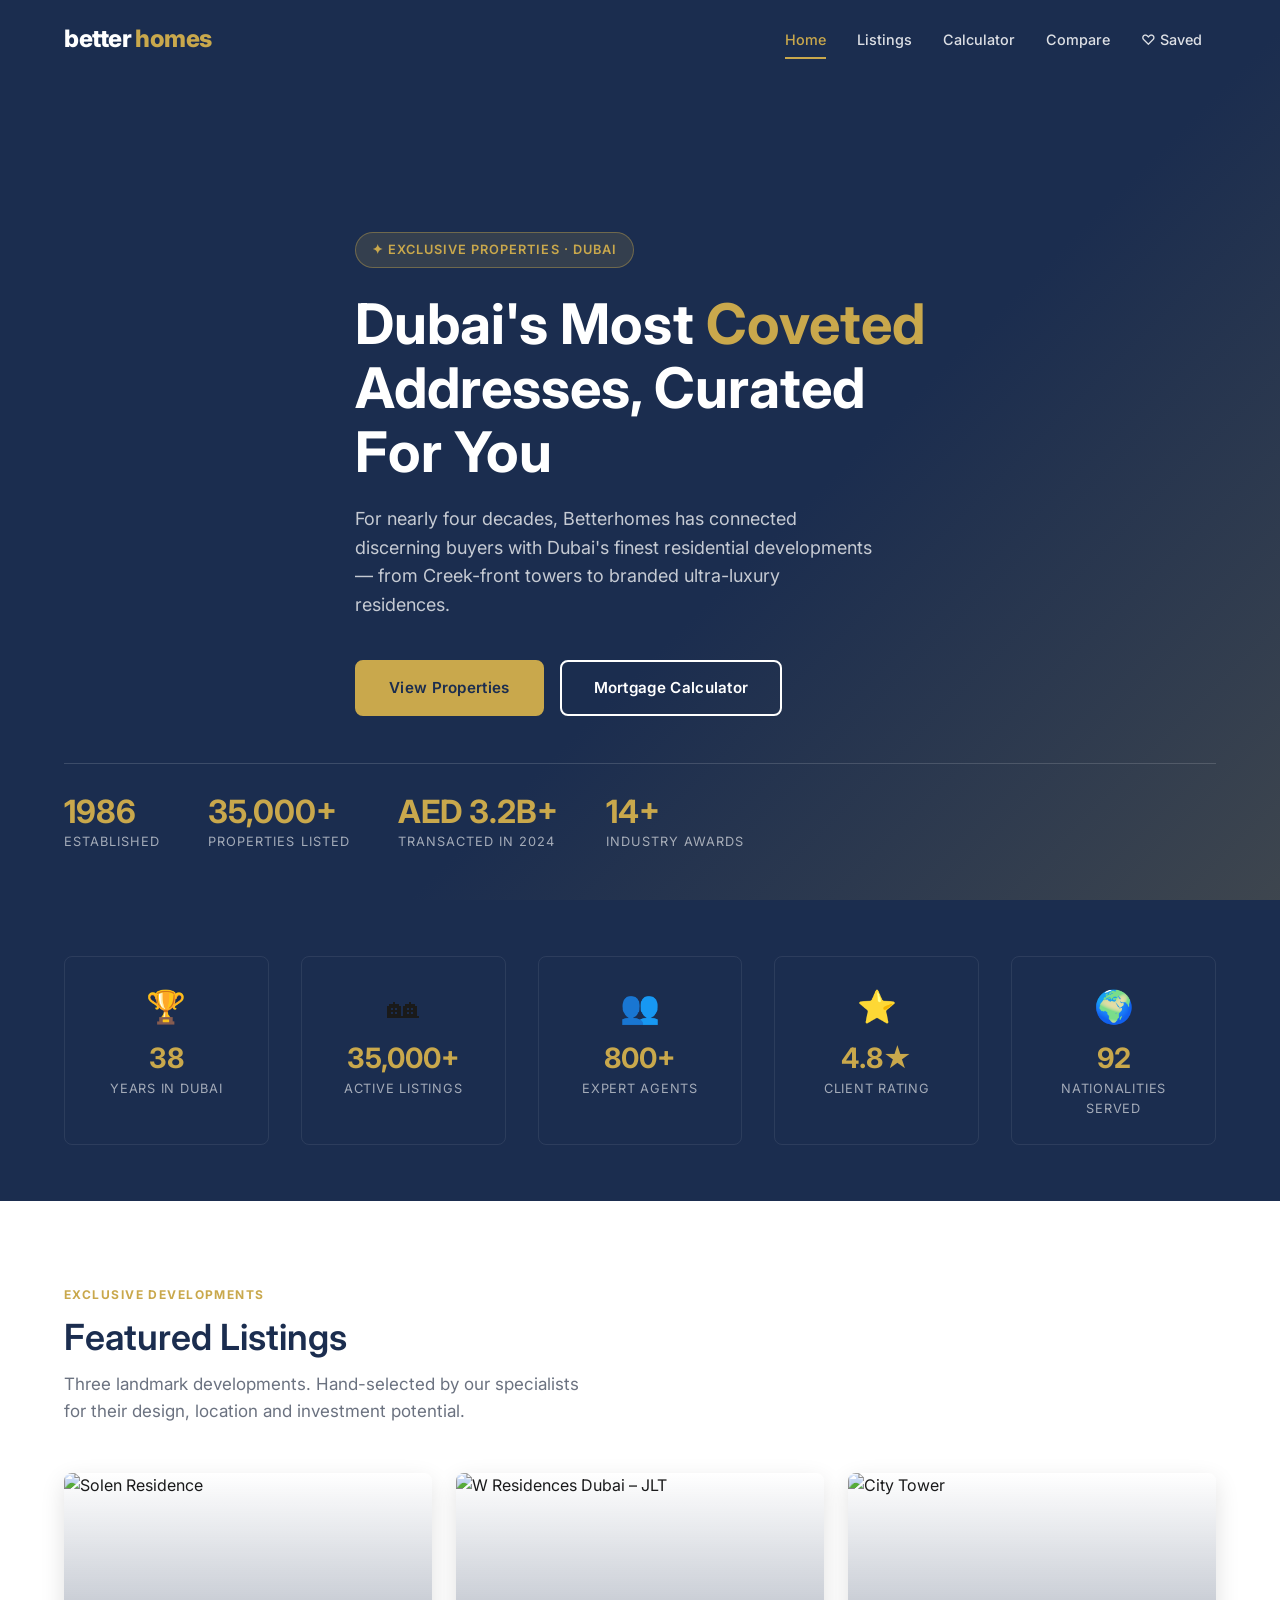
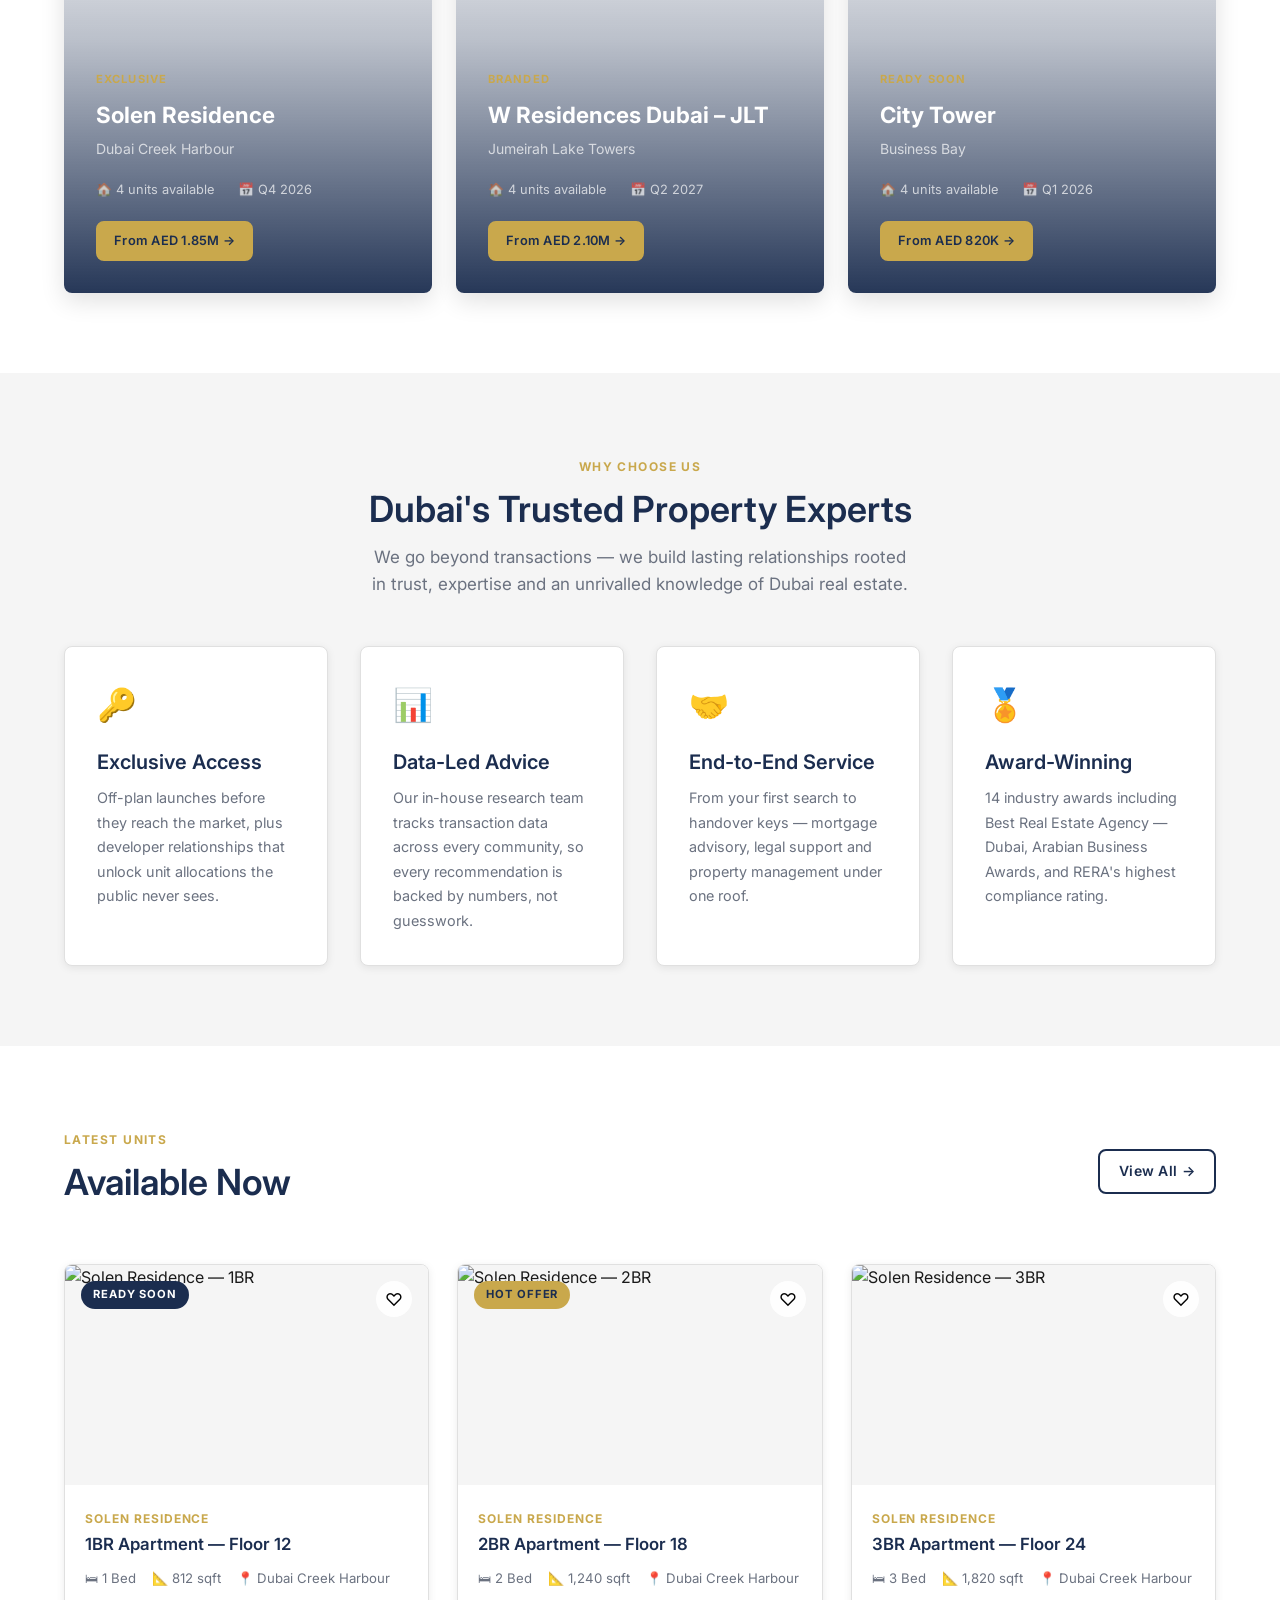
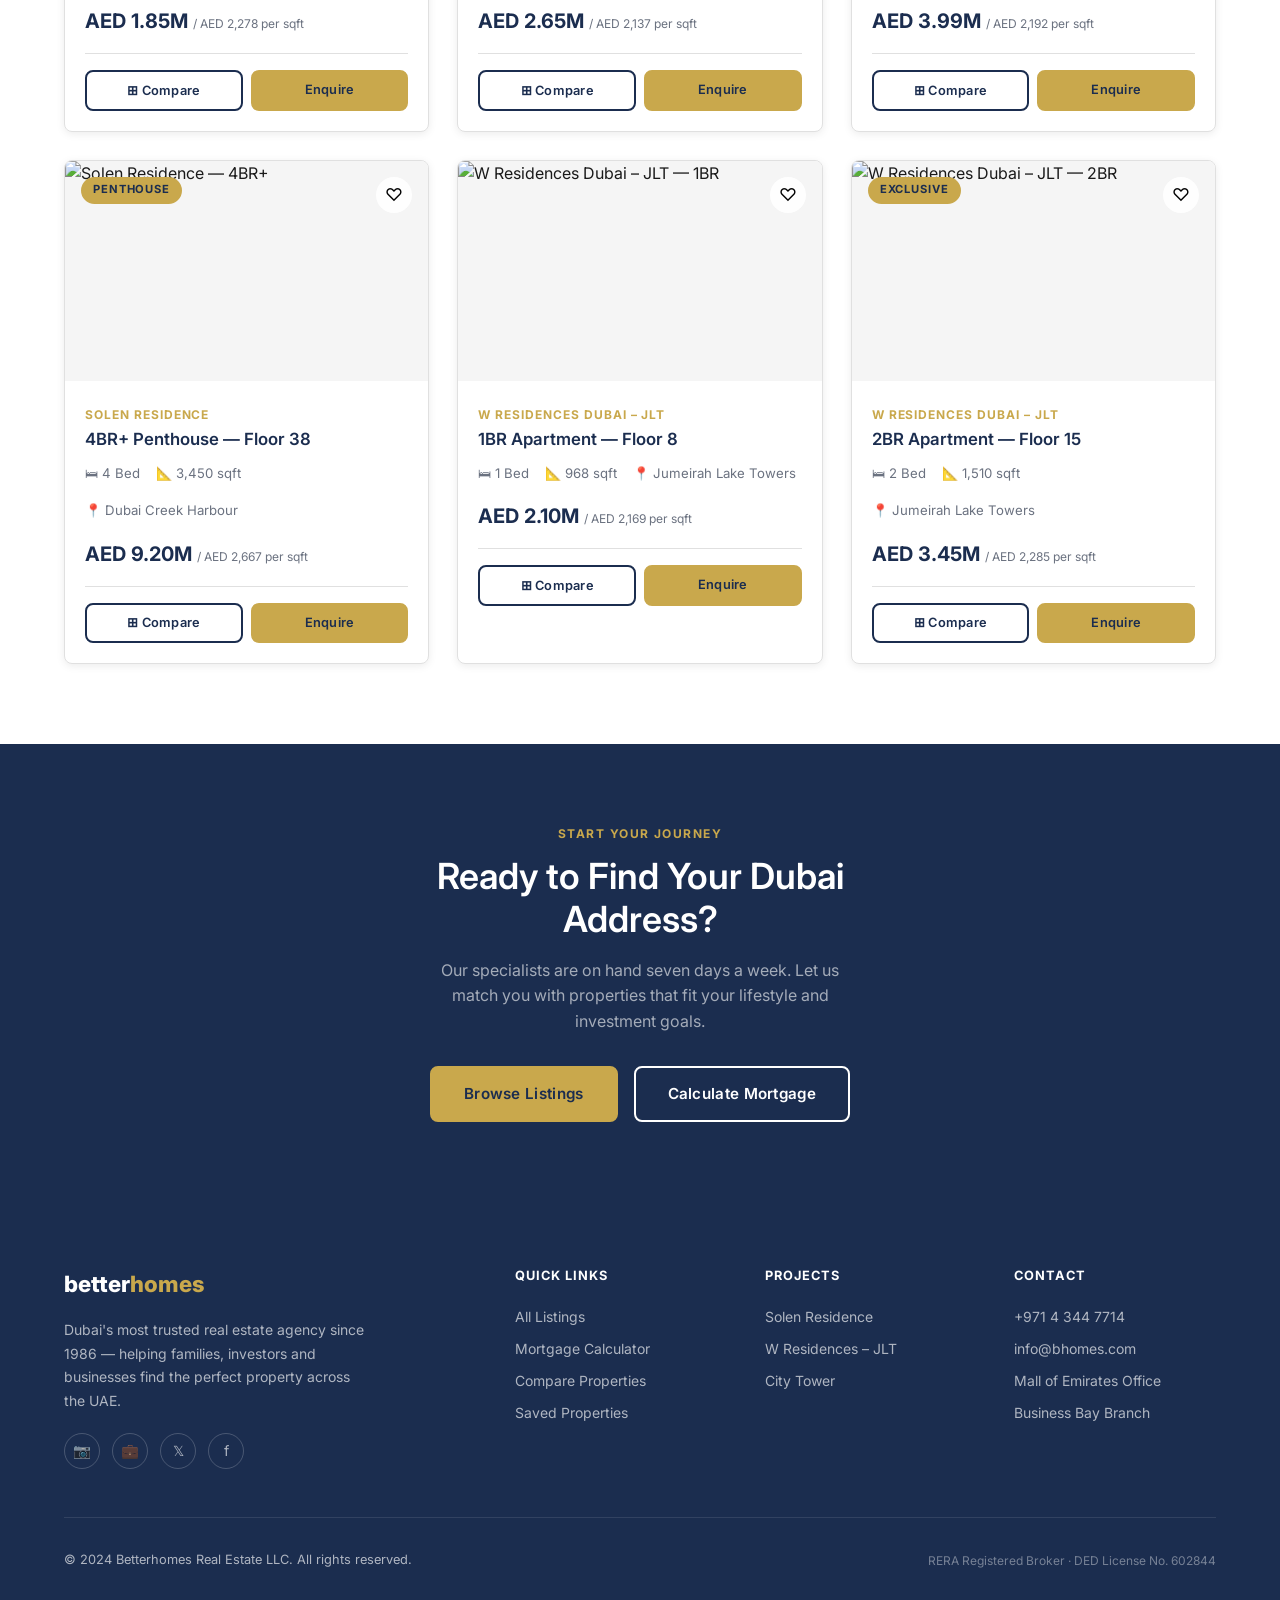
==== commit 24690a8c: "Rebrand to lowercase 'betterhomes' throughout Co-Authored-By: Claude Sonnet 4.6 <noreply@anthropic.c" ====
--- a/index.html
+++ b/index.html
@@ -3,8 +3,8 @@
 <head>
   <meta charset="UTF-8">
   <meta name="viewport" content="width=device-width, initial-scale=1.0">
-  <title>BetterHomes — Dubai's Trusted Property Experts Since 1986</title>
-  <meta name="description" content="Discover Dubai's most exclusive residential developments. BetterHomes has guided families and investors since 1986.">
+  <title>Betterhomes — Dubai's Trusted Property Experts Since 1986</title>
+  <meta name="description" content="Discover Dubai's most exclusive residential developments. Betterhomes has guided families and investors since 1986.">
   <link rel="preconnect" href="https://fonts.googleapis.com">
   <link rel="preconnect" href="https://fonts.gstatic.com" crossorigin>
   <link href="https://fonts.googleapis.com/css2?family=Inter:wght@300;400;500;600;700;800&display=swap" rel="stylesheet">
@@ -16,7 +16,7 @@
 <nav class="nav">
   <div class="container">
     <div class="nav__inner">
-      <a href="index.html" class="nav__logo">Better<span>Homes</span></a>
+      <a href="index.html" class="nav__logo">better<span>homes</span></a>
       <ul class="nav__links">
         <li><a href="index.html" class="nav__link">Home</a></li>
         <li><a href="listings.html" class="nav__link">Listings</a></li>
@@ -53,7 +53,7 @@
         Dubai's Most <em>Coveted</em><br>Addresses, Curated<br>For You
       </h1>
       <p class="hero__subtitle">
-        For nearly four decades, BetterHomes has connected discerning buyers with Dubai's finest residential developments — from Creek-front towers to branded ultra-luxury residences.
+        For nearly four decades, Betterhomes has connected discerning buyers with Dubai's finest residential developments — from Creek-front towers to branded ultra-luxury residences.
       </p>
       <div class="hero__cta">
         <a href="listings.html" class="btn btn--primary">View Properties</a>
@@ -195,7 +195,7 @@
   <div class="container">
     <div class="footer__top">
       <div>
-        <div class="footer__logo">Better<span>Homes</span></div>
+        <div class="footer__logo">better<span>homes</span></div>
         <p class="footer__about">Dubai's most trusted real estate agency since 1986 — helping families, investors and businesses find the perfect property across the UAE.</p>
         <div class="footer__social">
           <a href="#" class="footer__social-link" aria-label="Instagram">📷</a>
@@ -232,7 +232,7 @@
       </div>
     </div>
     <div class="footer__bottom">
-      <div>© 2024 BetterHomes Real Estate LLC. All rights reserved.</div>
+      <div>© 2024 Betterhomes Real Estate LLC. All rights reserved.</div>
       <div class="footer__rera">RERA Registered Broker · DED License No. 602844</div>
     </div>
   </div>
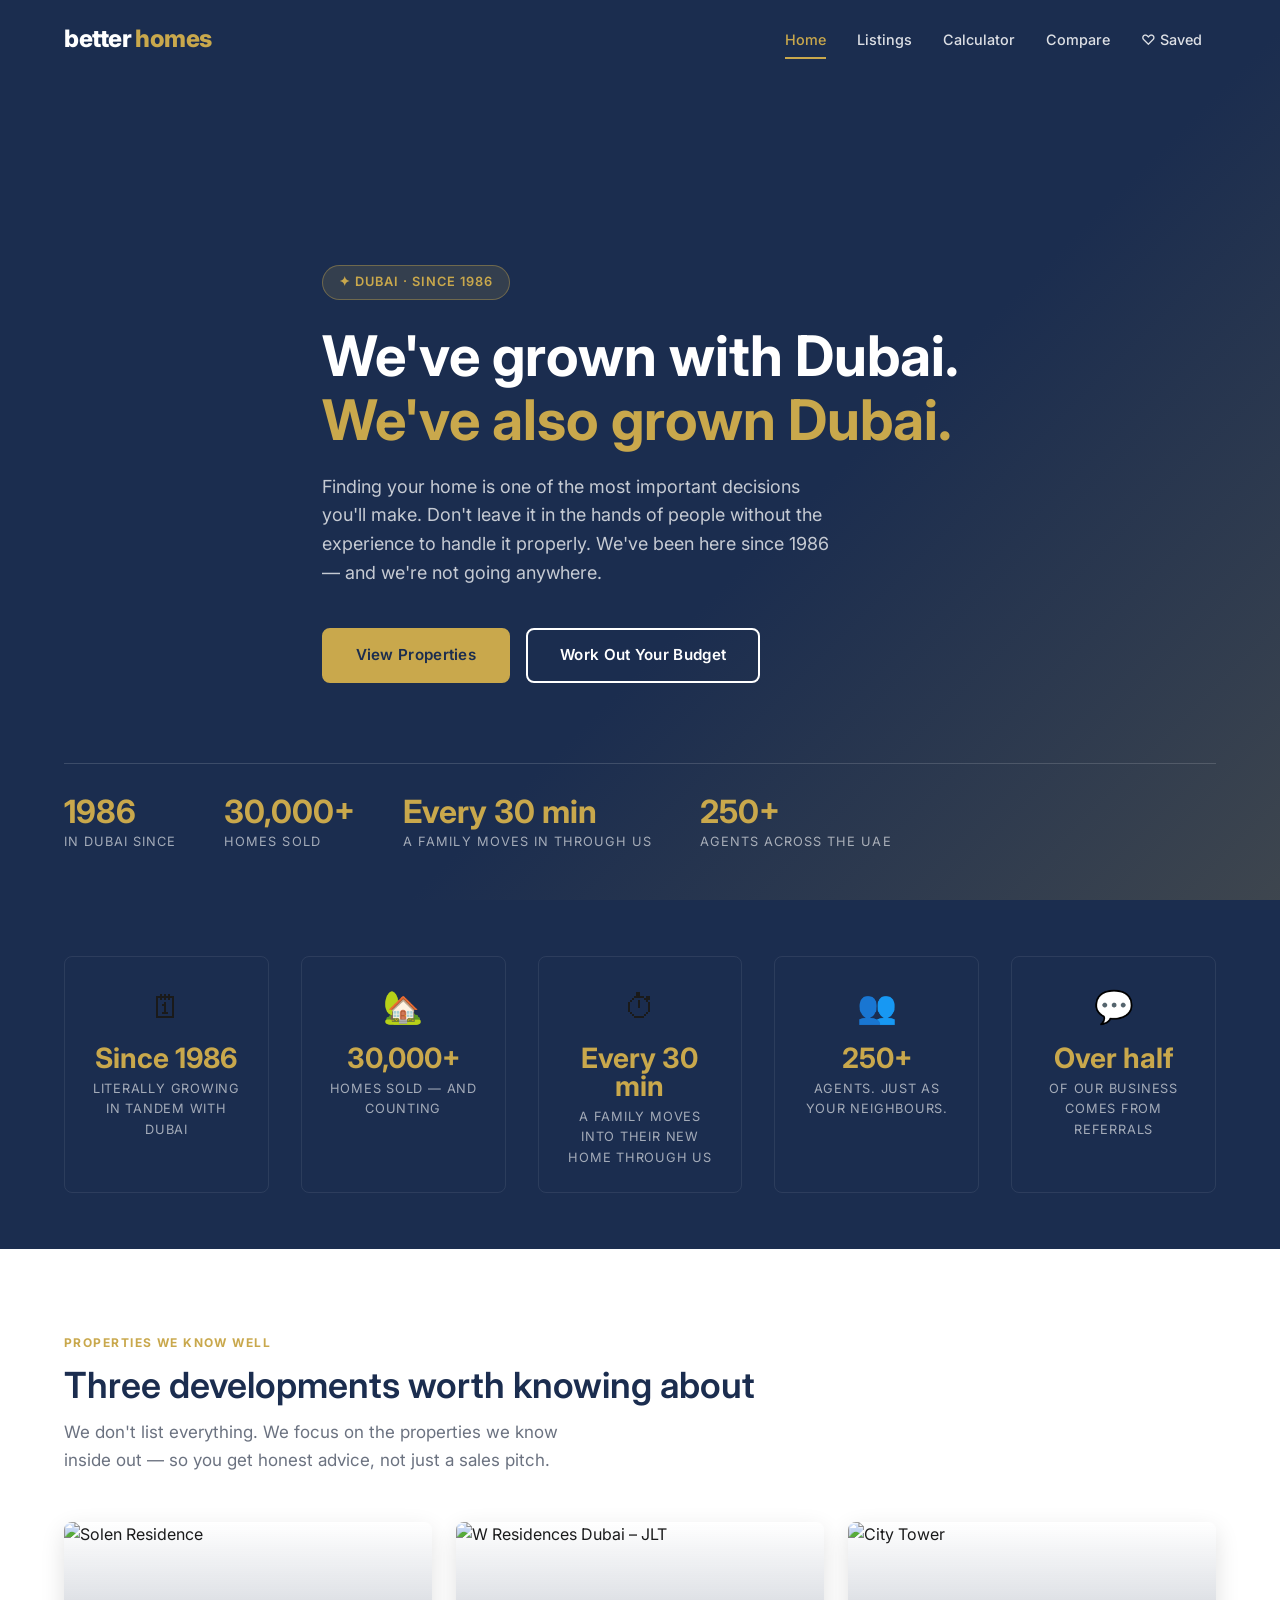
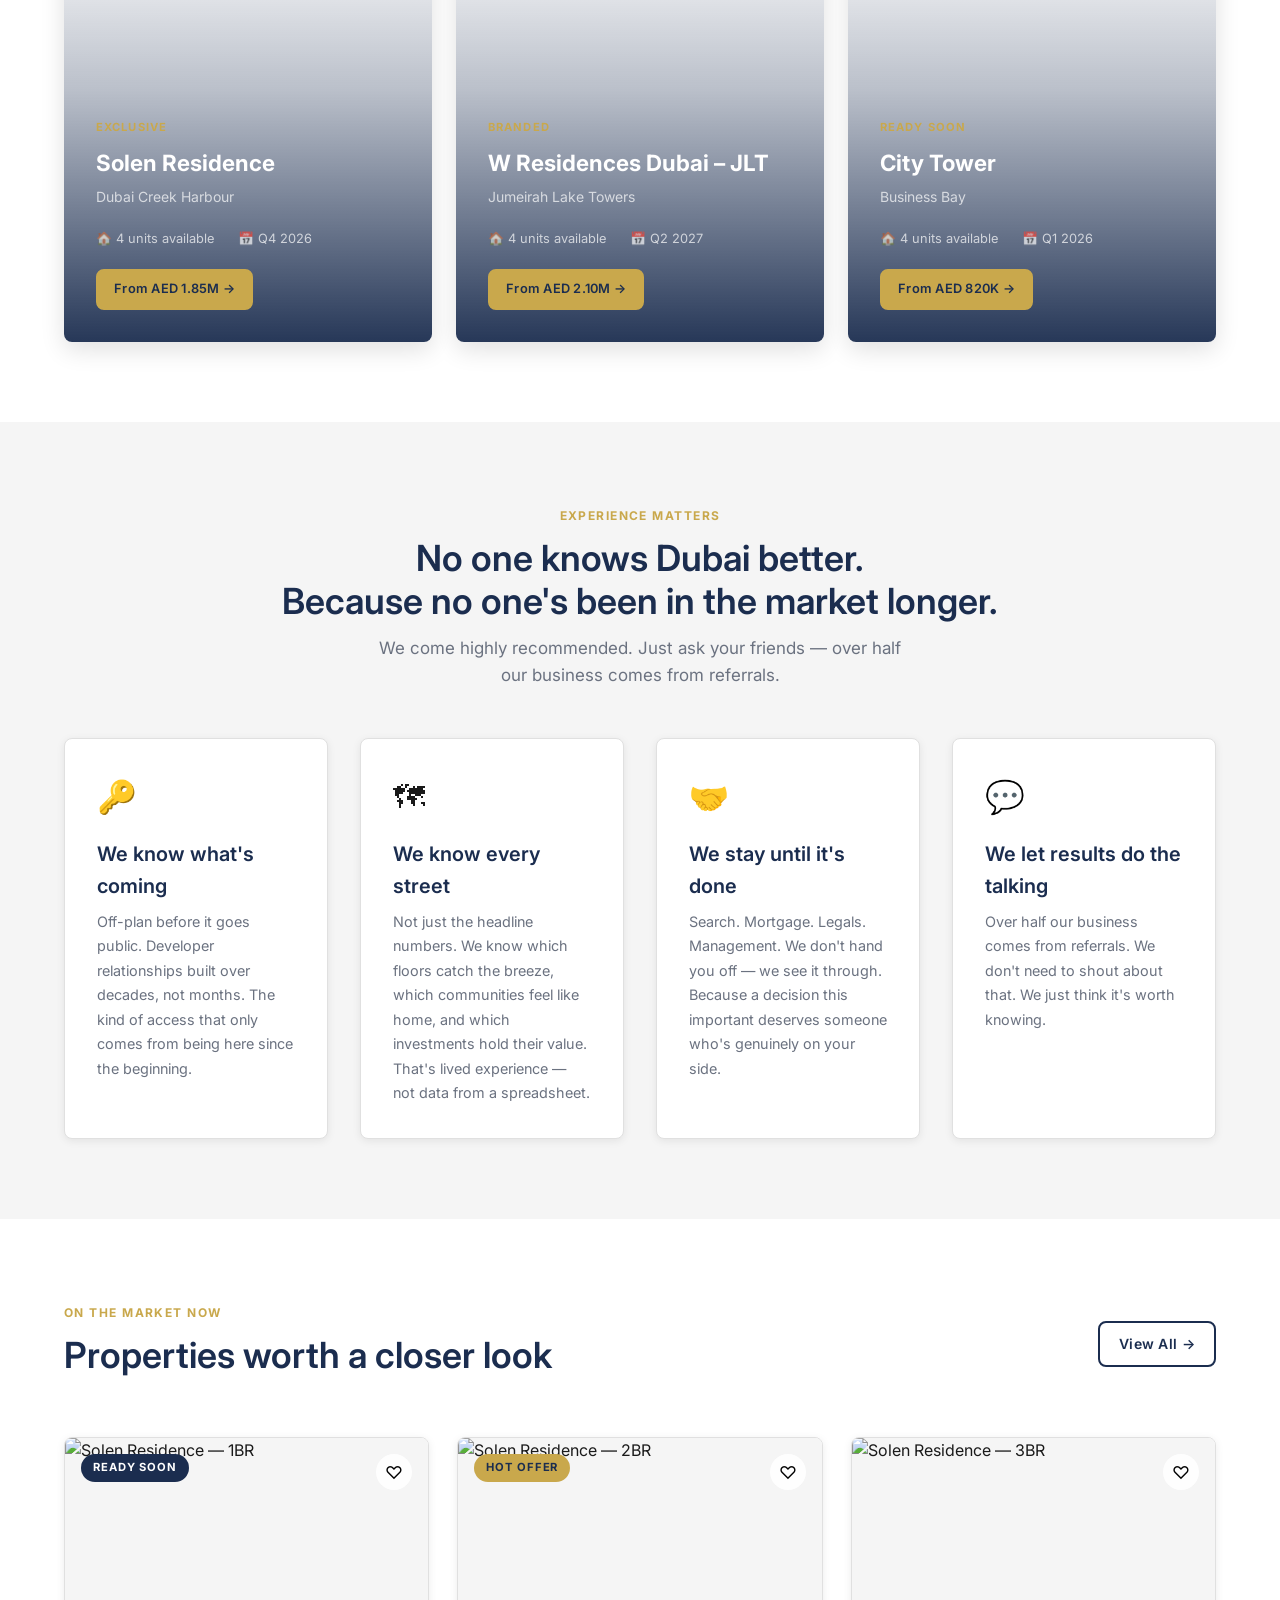
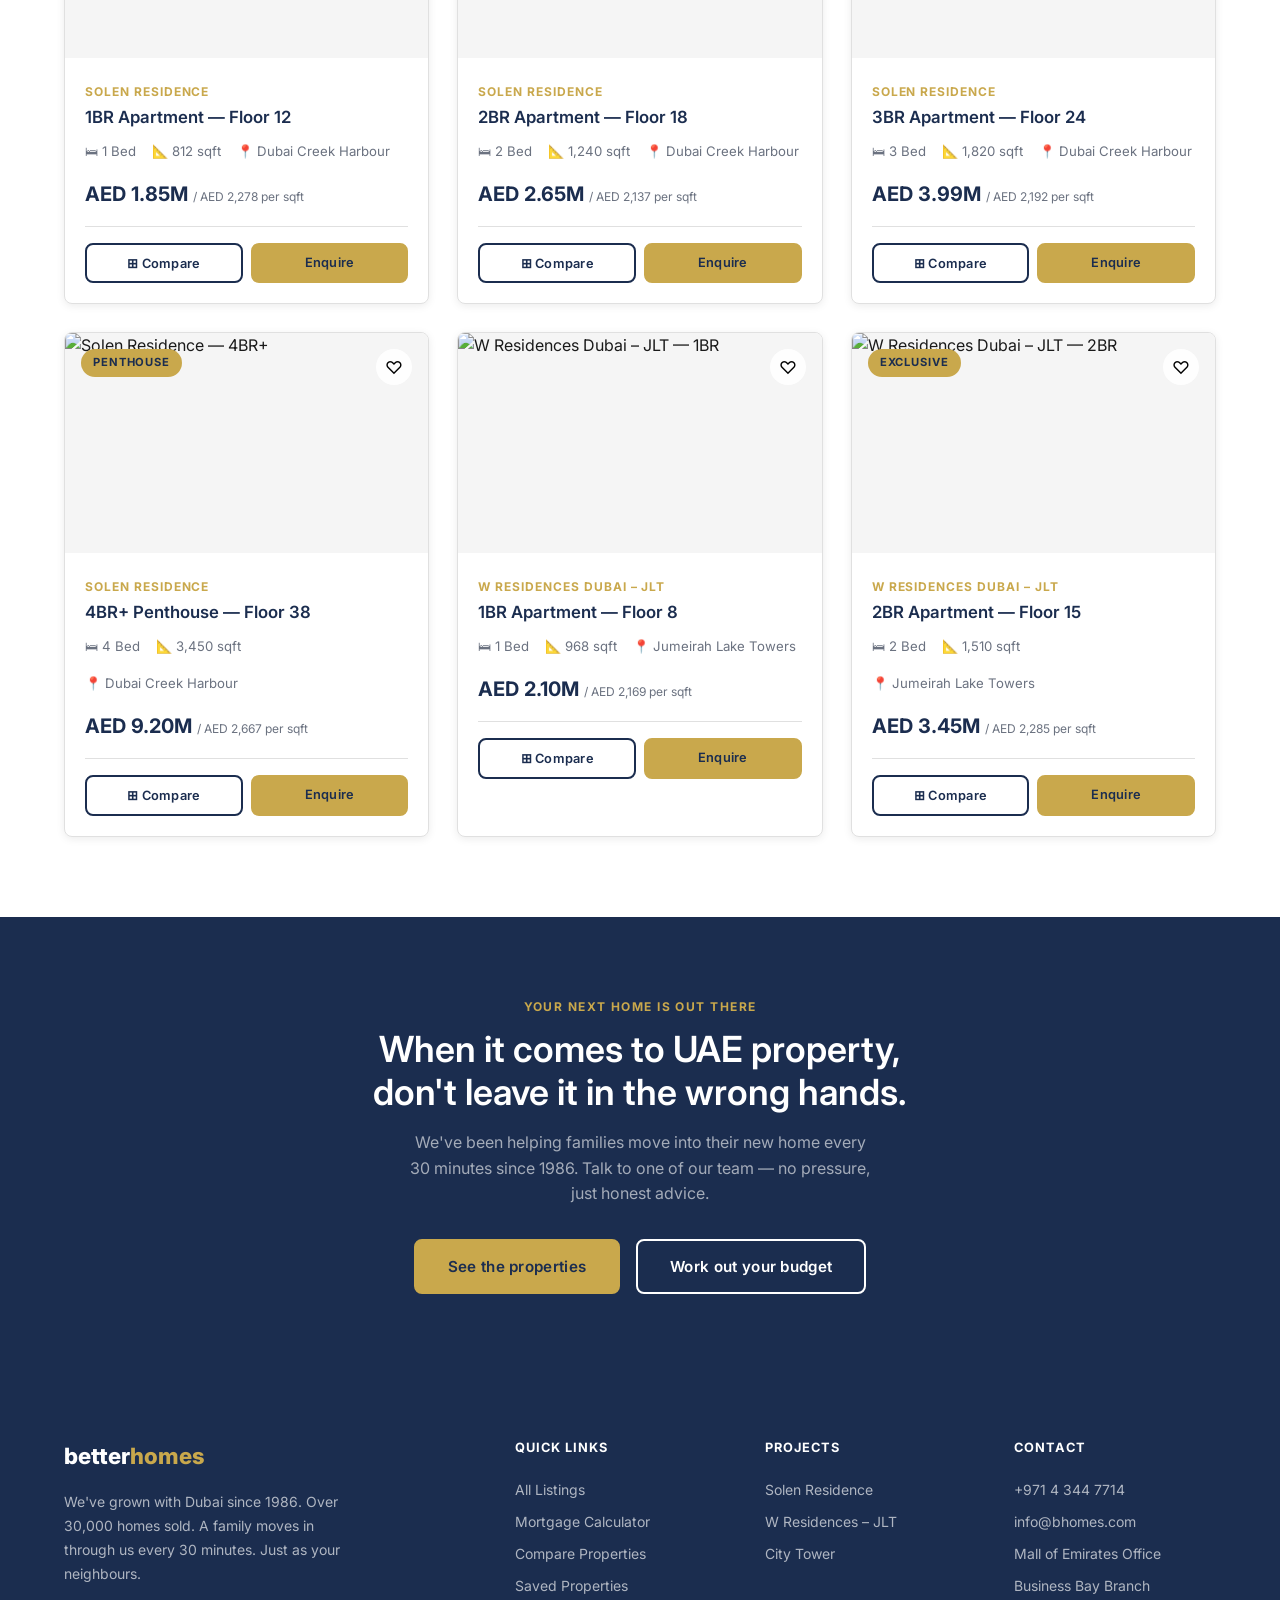
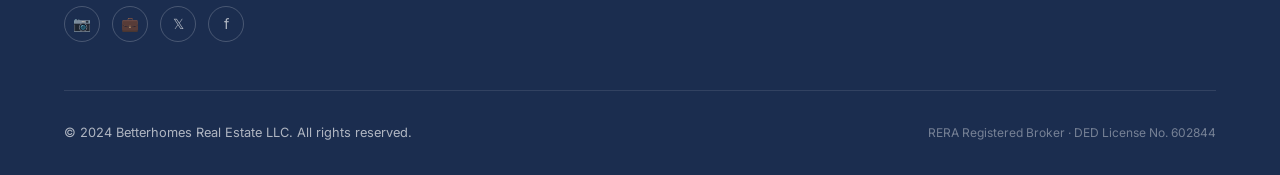
==== commit 74bede0d: "Apply Betterhomes TOV guidelines across all pages Rewrote all copy to match the four brand pillars: " ====
--- a/index.html
+++ b/index.html
@@ -3,8 +3,8 @@
 <head>
   <meta charset="UTF-8">
   <meta name="viewport" content="width=device-width, initial-scale=1.0">
-  <title>Betterhomes — Dubai's Trusted Property Experts Since 1986</title>
-  <meta name="description" content="Discover Dubai's most exclusive residential developments. Betterhomes has guided families and investors since 1986.">
+  <title>betterhomes — We've grown with Dubai. We've also grown Dubai.</title>
+  <meta name="description" content="We've been here since 1986. Over 30,000 homes sold. A family moves in through us every 30 minutes. When it comes to UAE property, experience matters.">
   <link rel="preconnect" href="https://fonts.googleapis.com">
   <link rel="preconnect" href="https://fonts.gstatic.com" crossorigin>
   <link href="https://fonts.googleapis.com/css2?family=Inter:wght@300;400;500;600;700;800&display=swap" rel="stylesheet">
@@ -48,16 +48,16 @@
   <div class="hero__bg"></div>
   <div class="container">
     <div class="hero__content">
-      <div class="hero__tag">✦ Exclusive Properties · Dubai</div>
+      <div class="hero__tag">✦ Dubai · Since 1986</div>
       <h1 class="hero__title">
-        Dubai's Most <em>Coveted</em><br>Addresses, Curated<br>For You
+        We've grown with Dubai.<br><em>We've also grown Dubai.</em>
       </h1>
       <p class="hero__subtitle">
-        For nearly four decades, Betterhomes has connected discerning buyers with Dubai's finest residential developments — from Creek-front towers to branded ultra-luxury residences.
+        Finding your home is one of the most important decisions you'll make. Don't leave it in the hands of people without the experience to handle it properly. We've been here since 1986 — and we're not going anywhere.
       </p>
       <div class="hero__cta">
         <a href="listings.html" class="btn btn--primary">View Properties</a>
-        <a href="calculator.html" class="btn btn--outline">Mortgage Calculator</a>
+        <a href="calculator.html" class="btn btn--outline">Work Out Your Budget</a>
       </div>
     </div>
   </div>
@@ -66,19 +66,19 @@
       <div class="hero__stats-inner">
         <div>
           <div class="hero__stat-value">1986</div>
-          <div class="hero__stat-label">Established</div>
-        </div>
-        <div>
-          <div class="hero__stat-value">35,000+</div>
-          <div class="hero__stat-label">Properties Listed</div>
-        </div>
-        <div>
-          <div class="hero__stat-value">AED 3.2B+</div>
-          <div class="hero__stat-label">Transacted in 2024</div>
-        </div>
-        <div>
-          <div class="hero__stat-value">14+</div>
-          <div class="hero__stat-label">Industry Awards</div>
+          <div class="hero__stat-label">In Dubai since</div>
+        </div>
+        <div>
+          <div class="hero__stat-value">30,000+</div>
+          <div class="hero__stat-label">Homes sold</div>
+        </div>
+        <div>
+          <div class="hero__stat-value">Every 30 min</div>
+          <div class="hero__stat-label">A family moves in through us</div>
+        </div>
+        <div>
+          <div class="hero__stat-value">250+</div>
+          <div class="hero__stat-label">Agents across the UAE</div>
         </div>
       </div>
     </div>
@@ -90,29 +90,29 @@
   <div class="container">
     <div class="trust__grid">
       <div class="trust__item">
-        <div class="trust__icon">🏆</div>
-        <div class="trust__value">38</div>
-        <div class="trust__label">Years in Dubai</div>
-      </div>
-      <div class="trust__item">
-        <div class="trust__icon">🏘</div>
-        <div class="trust__value">35,000+</div>
-        <div class="trust__label">Active Listings</div>
+        <div class="trust__icon">🗓</div>
+        <div class="trust__value">Since 1986</div>
+        <div class="trust__label">Literally growing in tandem with Dubai</div>
+      </div>
+      <div class="trust__item">
+        <div class="trust__icon">🏡</div>
+        <div class="trust__value">30,000+</div>
+        <div class="trust__label">Homes sold — and counting</div>
+      </div>
+      <div class="trust__item">
+        <div class="trust__icon">⏱</div>
+        <div class="trust__value">Every 30 min</div>
+        <div class="trust__label">A family moves into their new home through us</div>
       </div>
       <div class="trust__item">
         <div class="trust__icon">👥</div>
-        <div class="trust__value">800+</div>
-        <div class="trust__label">Expert Agents</div>
-      </div>
-      <div class="trust__item">
-        <div class="trust__icon">⭐</div>
-        <div class="trust__value">4.8★</div>
-        <div class="trust__label">Client Rating</div>
-      </div>
-      <div class="trust__item">
-        <div class="trust__icon">🌍</div>
-        <div class="trust__value">92</div>
-        <div class="trust__label">Nationalities Served</div>
+        <div class="trust__value">250+</div>
+        <div class="trust__label">Agents. Just as your neighbours.</div>
+      </div>
+      <div class="trust__item">
+        <div class="trust__icon">💬</div>
+        <div class="trust__value">Over half</div>
+        <div class="trust__label">Of our business comes from referrals</div>
       </div>
     </div>
   </div>
@@ -122,9 +122,9 @@
 <section class="section">
   <div class="container">
     <div class="section-heading">
-      <div class="section-heading__label">Exclusive Developments</div>
-      <h2 class="section-heading__title">Featured Listings</h2>
-      <p class="section-heading__subtitle">Three landmark developments. Hand-selected by our specialists for their design, location and investment potential.</p>
+      <div class="section-heading__label">Properties we know well</div>
+      <h2 class="section-heading__title">Three developments worth knowing about</h2>
+      <p class="section-heading__subtitle">We don't list everything. We focus on the properties we know inside out — so you get honest advice, not just a sales pitch.</p>
     </div>
     <div class="featured-grid" id="featuredGrid"></div>
   </div>
@@ -134,30 +134,30 @@
 <section class="section section--grey">
   <div class="container">
     <div class="section-heading section-heading--center">
-      <div class="section-heading__label">Why Choose Us</div>
-      <h2 class="section-heading__title">Dubai's Trusted Property Experts</h2>
-      <p class="section-heading__subtitle">We go beyond transactions — we build lasting relationships rooted in trust, expertise and an unrivalled knowledge of Dubai real estate.</p>
+      <div class="section-heading__label">Experience matters</div>
+      <h2 class="section-heading__title">No one knows Dubai better.<br>Because no one's been in the market longer.</h2>
+      <p class="section-heading__subtitle">We come highly recommended. Just ask your friends — over half our business comes from referrals.</p>
     </div>
     <div style="display:grid;grid-template-columns:repeat(auto-fit,minmax(260px,1fr));gap:2rem;margin-top:1rem;">
       <div style="background:#fff;padding:2rem;border-radius:8px;box-shadow:var(--shadow-sm);border:1px solid var(--mid-grey);">
         <div style="font-size:2rem;margin-bottom:1rem;">🔑</div>
-        <h3 style="color:var(--navy);margin-bottom:0.5rem;">Exclusive Access</h3>
-        <p style="color:var(--text-muted);font-size:0.9rem;line-height:1.7;">Off-plan launches before they reach the market, plus developer relationships that unlock unit allocations the public never sees.</p>
-      </div>
-      <div style="background:#fff;padding:2rem;border-radius:8px;box-shadow:var(--shadow-sm);border:1px solid var(--mid-grey);">
-        <div style="font-size:2rem;margin-bottom:1rem;">📊</div>
-        <h3 style="color:var(--navy);margin-bottom:0.5rem;">Data-Led Advice</h3>
-        <p style="color:var(--text-muted);font-size:0.9rem;line-height:1.7;">Our in-house research team tracks transaction data across every community, so every recommendation is backed by numbers, not guesswork.</p>
+        <h3 style="color:var(--navy);margin-bottom:0.5rem;">We know what's coming</h3>
+        <p style="color:var(--text-muted);font-size:0.9rem;line-height:1.7;">Off-plan before it goes public. Developer relationships built over decades, not months. The kind of access that only comes from being here since the beginning.</p>
+      </div>
+      <div style="background:#fff;padding:2rem;border-radius:8px;box-shadow:var(--shadow-sm);border:1px solid var(--mid-grey);">
+        <div style="font-size:2rem;margin-bottom:1rem;">🗺</div>
+        <h3 style="color:var(--navy);margin-bottom:0.5rem;">We know every street</h3>
+        <p style="color:var(--text-muted);font-size:0.9rem;line-height:1.7;">Not just the headline numbers. We know which floors catch the breeze, which communities feel like home, and which investments hold their value. That's lived experience — not data from a spreadsheet.</p>
       </div>
       <div style="background:#fff;padding:2rem;border-radius:8px;box-shadow:var(--shadow-sm);border:1px solid var(--mid-grey);">
         <div style="font-size:2rem;margin-bottom:1rem;">🤝</div>
-        <h3 style="color:var(--navy);margin-bottom:0.5rem;">End-to-End Service</h3>
-        <p style="color:var(--text-muted);font-size:0.9rem;line-height:1.7;">From your first search to handover keys — mortgage advisory, legal support and property management under one roof.</p>
-      </div>
-      <div style="background:#fff;padding:2rem;border-radius:8px;box-shadow:var(--shadow-sm);border:1px solid var(--mid-grey);">
-        <div style="font-size:2rem;margin-bottom:1rem;">🏅</div>
-        <h3 style="color:var(--navy);margin-bottom:0.5rem;">Award-Winning</h3>
-        <p style="color:var(--text-muted);font-size:0.9rem;line-height:1.7;">14 industry awards including Best Real Estate Agency — Dubai, Arabian Business Awards, and RERA's highest compliance rating.</p>
+        <h3 style="color:var(--navy);margin-bottom:0.5rem;">We stay until it's done</h3>
+        <p style="color:var(--text-muted);font-size:0.9rem;line-height:1.7;">Search. Mortgage. Legals. Management. We don't hand you off — we see it through. Because a decision this important deserves someone who's genuinely on your side.</p>
+      </div>
+      <div style="background:#fff;padding:2rem;border-radius:8px;box-shadow:var(--shadow-sm);border:1px solid var(--mid-grey);">
+        <div style="font-size:2rem;margin-bottom:1rem;">💬</div>
+        <h3 style="color:var(--navy);margin-bottom:0.5rem;">We let results do the talking</h3>
+        <p style="color:var(--text-muted);font-size:0.9rem;line-height:1.7;">Over half our business comes from referrals. We don't need to shout about that. We just think it's worth knowing.</p>
       </div>
     </div>
   </div>
@@ -168,8 +168,8 @@
   <div class="container">
     <div class="section-heading d-flex justify-between align-center" style="flex-wrap:wrap;gap:1rem;">
       <div>
-        <div class="section-heading__label">Latest Units</div>
-        <h2 class="section-heading__title">Available Now</h2>
+        <div class="section-heading__label">On the market now</div>
+        <h2 class="section-heading__title">Properties worth a closer look</h2>
       </div>
       <a href="listings.html" class="btn btn--ghost">View All →</a>
     </div>
@@ -180,12 +180,12 @@
 <!-- ====== CTA BANNER ====== -->
 <section style="background:var(--navy);padding:5rem 0;">
   <div class="container" style="text-align:center;">
-    <div style="font-size:0.75rem;font-weight:700;letter-spacing:0.12em;text-transform:uppercase;color:var(--gold);margin-bottom:0.75rem;">Start Your Journey</div>
-    <h2 style="color:#fff;margin-bottom:1rem;max-width:520px;margin-left:auto;margin-right:auto;">Ready to Find Your Dubai Address?</h2>
-    <p style="color:rgba(255,255,255,0.6);margin-bottom:2rem;max-width:440px;margin-left:auto;margin-right:auto;">Our specialists are on hand seven days a week. Let us match you with properties that fit your lifestyle and investment goals.</p>
+    <div style="font-size:0.75rem;font-weight:700;letter-spacing:0.12em;text-transform:uppercase;color:var(--gold);margin-bottom:0.75rem;">Your next home is out there</div>
+    <h2 style="color:#fff;margin-bottom:1rem;max-width:560px;margin-left:auto;margin-right:auto;">When it comes to UAE property, don't leave it in the wrong hands.</h2>
+    <p style="color:rgba(255,255,255,0.6);margin-bottom:2rem;max-width:460px;margin-left:auto;margin-right:auto;">We've been helping families move into their new home every 30 minutes since 1986. Talk to one of our team — no pressure, just honest advice.</p>
     <div style="display:flex;gap:1rem;justify-content:center;flex-wrap:wrap;">
-      <a href="listings.html" class="btn btn--primary">Browse Listings</a>
-      <a href="calculator.html" class="btn btn--outline">Calculate Mortgage</a>
+      <a href="listings.html" class="btn btn--primary">See the properties</a>
+      <a href="calculator.html" class="btn btn--outline">Work out your budget</a>
     </div>
   </div>
 </section>
@@ -196,7 +196,7 @@
     <div class="footer__top">
       <div>
         <div class="footer__logo">better<span>homes</span></div>
-        <p class="footer__about">Dubai's most trusted real estate agency since 1986 — helping families, investors and businesses find the perfect property across the UAE.</p>
+        <p class="footer__about">We've grown with Dubai since 1986. Over 30,000 homes sold. A family moves in through us every 30 minutes. Just as your neighbours.</p>
         <div class="footer__social">
           <a href="#" class="footer__social-link" aria-label="Instagram">📷</a>
           <a href="#" class="footer__social-link" aria-label="LinkedIn">💼</a>
